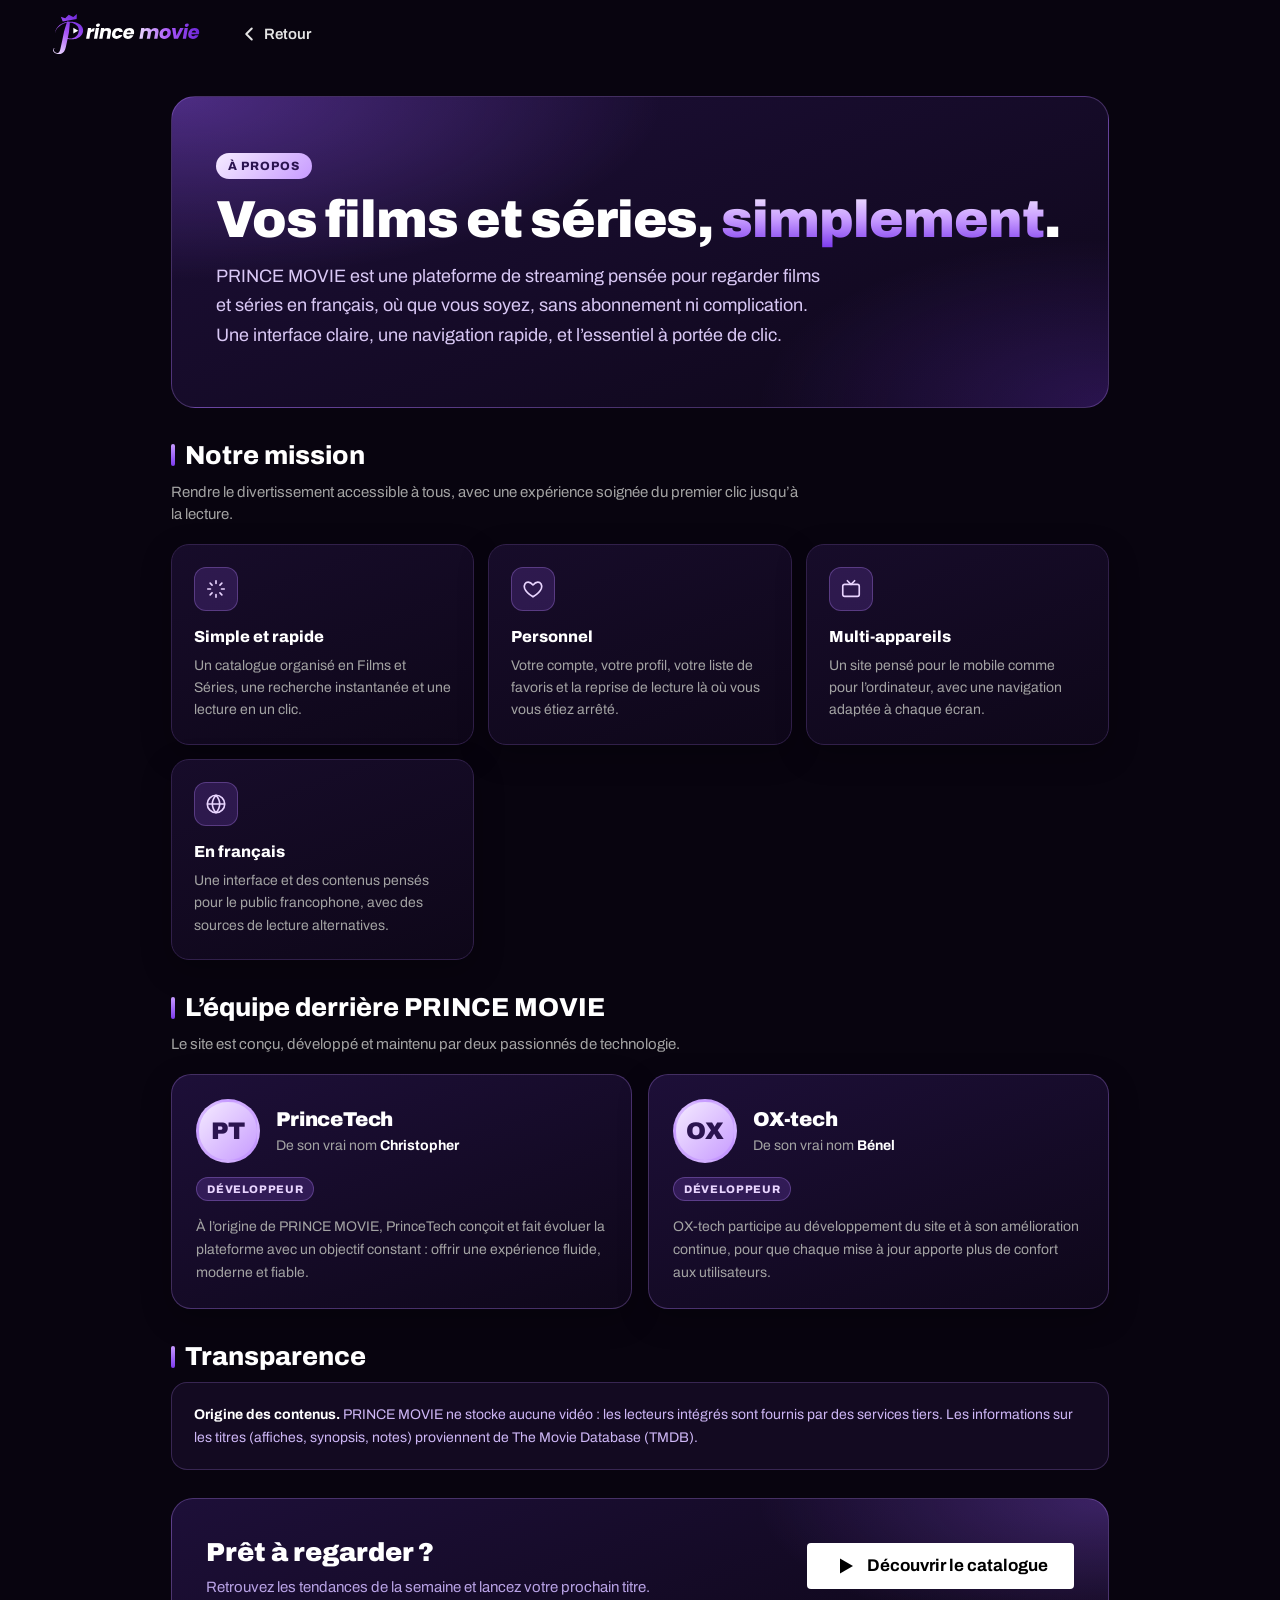
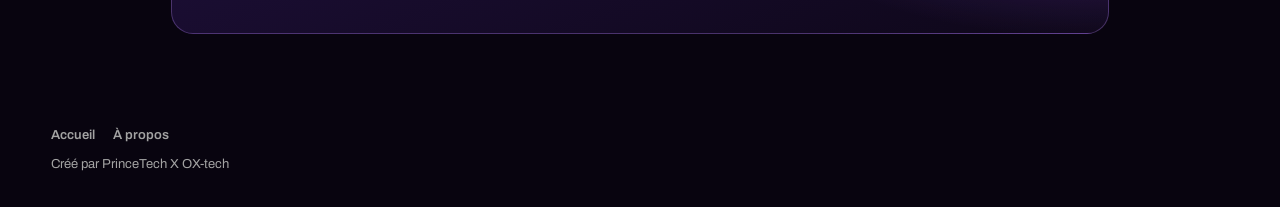
==== about.html @ 8997c664 "Add files via upload" ====
<!doctype html>
<html lang="fr">
<head>
  <meta charset="utf-8">
  <meta name="viewport" content="width=device-width, initial-scale=1, viewport-fit=cover">
  <meta name="theme-color" content="#08040f">
  <meta name="description" content="Découvrez PRINCE MOVIE, la plateforme de films et séries en français, développée par PrinceTech (Christopher) et OX-tech (Bénel).">
  <meta property="og:type" content="website">
  <meta property="og:title" content="À propos — PRINCE MOVIE">
  <meta property="og:description" content="Films et séries en français, gratuits et simples d’accès. Développé par PrinceTech et OX-tech.">
  <title>À propos — PRINCE MOVIE</title>
  <link rel="icon" href="logo.svg" type="image/svg+xml">
  <link rel="preconnect" href="https://fonts.googleapis.com">
  <link rel="preconnect" href="https://fonts.gstatic.com" crossorigin>
  <link rel="stylesheet" href="https://fonts.googleapis.com/css2?family=Archivo:wght@400;500;600;700;800;900&display=swap">
  <link rel="stylesheet" href="style.css?v=3">
  <link rel="stylesheet" href="about.css?v=1">
</head>
<body data-page="about">
  <header class="topbar is-solid">
    <a class="brand" href="index.html" aria-label="PRINCE MOVIE, accueil"><img class="brand-logo" src="logo-full.svg" alt="" width="151" height="48"></a>
    <a class="back-button" href="index.html"><svg viewBox="0 0 24 24" aria-hidden="true"><path d="m15 18-6-6 6-6"/></svg><span>Retour</span></a>
  </header>

  <main class="about">
    <section class="about-hero" aria-labelledby="about-title">
      <span class="about-eyebrow">À propos</span>
      <h1 id="about-title">Vos films et séries, <span>simplement</span>.</h1>
      <p class="about-lead">PRINCE MOVIE est une plateforme de streaming pensée pour regarder films et séries en français, où que vous soyez, sans abonnement ni complication. Une interface claire, une navigation rapide, et l’essentiel à portée de clic.</p>
    </section>

    <section class="about-section" aria-labelledby="mission-title">
      <h2 id="mission-title">Notre mission</h2>
      <p class="about-sub">Rendre le divertissement accessible à tous, avec une expérience soignée du premier clic jusqu’à la lecture.</p>
      <div class="about-grid">
        <article class="a-card">
          <div class="a-icon"><svg viewBox="0 0 24 24" aria-hidden="true"><path d="M12 3v3M12 18v3M3 12h3M18 12h3M5.600 5.600l2.100 2.100M16.300 16.300l2.100 2.100M18.400 5.600l-2.100 2.100M7.700 16.300l-2.100 2.100"/></svg></div>
          <h3>Simple et rapide</h3>
          <p>Un catalogue organisé en Films et Séries, une recherche instantanée et une lecture en un clic.</p>
        </article>
        <article class="a-card">
          <div class="a-icon"><svg viewBox="0 0 24 24" aria-hidden="true"><path d="M12 20.500s-7.500-4.600-9.200-9.400C1.700 7.700 3.600 4.500 6.800 4.500c2 0 3.500 1.100 5.200 3.100 1.700-2 3.200-3.100 5.200-3.100 3.200 0 5.100 3.200 4 6.600-1.700 4.800-9.200 9.400-9.200 9.400Z"/></svg></div>
          <h3>Personnel</h3>
          <p>Votre compte, votre profil, votre liste de favoris et la reprise de lecture là où vous vous étiez arrêté.</p>
        </article>
        <article class="a-card">
          <div class="a-icon"><svg viewBox="0 0 24 24" aria-hidden="true"><rect x="3" y="7" width="18" height="13" rx="2"/><path d="m8 3 4 4 4-4"/></svg></div>
          <h3>Multi-appareils</h3>
          <p>Un site pensé pour le mobile comme pour l’ordinateur, avec une navigation adaptée à chaque écran.</p>
        </article>
        <article class="a-card">
          <div class="a-icon"><svg viewBox="0 0 24 24" aria-hidden="true"><circle cx="12" cy="12" r="9.500"/><path d="M3 12h18M12 2.500c2.600 2.800 4 6 4 9.500s-1.400 6.700-4 9.500c-2.600-2.800-4-6-4-9.500s1.400-6.700 4-9.500Z"/></svg></div>
          <h3>En français</h3>
          <p>Une interface et des contenus pensés pour le public francophone, avec des sources de lecture alternatives.</p>
        </article>
      </div>
    </section>

    <section class="about-section" aria-labelledby="team-title">
      <h2 id="team-title">L’équipe derrière PRINCE MOVIE</h2>
      <p class="about-sub">Le site est conçu, développé et maintenu par deux passionnés de technologie.</p>
      <div class="team">
        <article class="member">
          <div class="member-head">
            <div class="member-avatar" aria-hidden="true">PT</div>
            <div>
              <h3>PrinceTech</h3>
              <p class="member-real">De son vrai nom <strong>Christopher</strong></p>
            </div>
          </div>
          <span class="member-role">Développeur</span>
          <p>À l’origine de PRINCE MOVIE, PrinceTech conçoit et fait évoluer la plateforme avec un objectif constant : offrir une expérience fluide, moderne et fiable.</p>
        </article>
        <article class="member">
          <div class="member-head">
            <div class="member-avatar" aria-hidden="true">OX</div>
            <div>
              <h3>OX-tech</h3>
              <p class="member-real">De son vrai nom <strong>Bénel</strong></p>
            </div>
          </div>
          <span class="member-role">Développeur</span>
          <p>OX-tech participe au développement du site et à son amélioration continue, pour que chaque mise à jour apporte plus de confort aux utilisateurs.</p>
        </article>
      </div>
    </section>

    <section class="about-section" aria-labelledby="legal-title">
      <h2 id="legal-title">Transparence</h2>
      <div class="about-note">
        <p style="margin:0"><strong>Origine des contenus.</strong> PRINCE MOVIE ne stocke aucune vidéo : les lecteurs intégrés sont fournis par des services tiers. Les informations sur les titres (affiches, synopsis, notes) proviennent de The Movie Database (TMDB).</p>
      </div>
    </section>

    <section class="about-cta" aria-labelledby="cta-title">
      <div>
        <h2 id="cta-title">Prêt à regarder ?</h2>
        <p>Retrouvez les tendances de la semaine et lancez votre prochain titre.</p>
      </div>
      <a class="button button-primary" href="index.html">
        <svg viewBox="0 0 24 24" aria-hidden="true"><path d="M7 4.5v15l13-7.5z"></path></svg>
        Découvrir le catalogue
      </a>
    </section>
  </main>

  <footer class="footer">
    <nav class="footer-links" aria-label="Pied de page"><a href="index.html">Accueil</a><a href="about.html">À propos</a></nav>
    <p class="footer-credit">Créé par PrinceTech X OX-tech</p>
  </footer>
</body>
</html>
---- style.css ----
/* PRINCE MOVIE — feuille de style
   Fond noir, mauve pour la marque et l’action. Police : Archivo. */

:root {
  --bg: #08040f;
  --raised: #140b22;
  --field: #20142f;
  --line: #31204a;
  --text: #fff;
  --soft: #e5e5e5;
  --muted: #a3a3a3;
  --faint: #737373;
  --red: #8b3dff;
  --green: #46d369;
  --font: "Archivo", "Helvetica Neue", Arial, system-ui, sans-serif;
  --gutter: clamp(16px, 4vw, 56px);
  --header-h: 68px;
  --gold: linear-gradient(180deg, #f5ebff 0%, #c79bff 50%, #7c3aed 100%);
  --card-w: clamp(150px, 14.2vw, 224px);
}

*, *::before, *::after { box-sizing: border-box; }
html { scroll-padding-top: 80px; -webkit-text-size-adjust: 100%; background: var(--bg); }
body {
  margin: 0;
  min-height: 100vh;
  color: var(--soft);
  font-family: var(--font);
  font-size: 16px;
  line-height: 1.5;
  background: var(--bg);
  overflow-x: hidden;
}
img, svg { display: block; max-width: 100%; }
button, input, select { font: inherit; color: inherit; }
button { cursor: pointer; }
a { color: inherit; text-decoration: none; }
[hidden] { display: none !important; }
.sr-only {
  position: absolute; width: 1px; height: 1px; overflow: hidden;
  clip: rect(0, 0, 0, 0); clip-path: inset(50%); white-space: nowrap;
}
:focus-visible { outline: 2px solid #fff; outline-offset: 2px; }

/* ---------- Écran de démarrage ---------- */
.splash-screen {
  position: fixed; inset: 0; z-index: 100;
  display: grid; place-items: center;
  background: var(--bg);
  transition: opacity .5s ease, visibility .5s ease;
}
.splash-screen.is-hidden { opacity: 0; visibility: hidden; pointer-events: none; }
.splash-content { display: grid; justify-items: center; gap: 16px; }
.splash-logo { width: auto; height: 104px; max-width: 86vw; animation: splash-in .7s ease both; }
.splash-spinner { position: relative; width: 112px; height: 2px; margin-top: 6px; overflow: hidden; background: #2c1d44; }
.splash-spinner::after {
  content: ""; position: absolute; inset: 0; width: 40%; background: var(--red);
  animation: splash-slide 1.1s ease-in-out infinite;
}
@keyframes splash-in { from { opacity: 0; transform: translateY(8px); } to { opacity: 1; transform: none; } }
@keyframes splash-slide { from { transform: translateX(-100%); } to { transform: translateX(280%); } }

/* ---------- Logo en texte ---------- */
.wordmark {
  font-family: "Poppins", "Archivo", system-ui, sans-serif; font-style: italic;
  font-weight: 700; letter-spacing: -.02em; line-height: 1; white-space: nowrap;
  color: #fff; font-size: 25px;
}
.w-movie {
  padding-right: .1em;
  background: linear-gradient(90deg, #ffd35a 0%, #ff8a3d 48%, #ff3d6e 100%);
  -webkit-background-clip: text; background-clip: text; color: transparent; -webkit-text-fill-color: transparent;
}

/* ---------- En-tête ---------- */
.topbar {
  position: fixed; top: 0; left: 0; right: 0; z-index: 50;
  display: flex; align-items: center; gap: 12px 32px;
  min-height: var(--header-h); padding: 10px var(--gutter);
  background: linear-gradient(180deg, rgba(0, 0, 0, .8) 0%, rgba(0, 0, 0, 0) 100%);
  transition: background-color .3s ease;
}
.topbar.is-solid { background: var(--bg); }
.brand { display: inline-flex; align-items: center; gap: 6px; flex: 0 0 auto; }
.brand-mark { width: 40px; height: 40px; }
.brand-logo { display: block; width: auto; height: 48px; }

.main-nav { display: flex; gap: 22px; }
.nav-link {
  padding: 6px 0; border: 0; background: none;
  color: var(--soft); font-size: 14.5px; font-weight: 500;
  transition: color .15s ease;
}
.nav-link:hover { color: var(--muted); }
.nav-link.is-active { color: var(--text); font-weight: 700; }

/* Recherche : une loupe qui s'ouvre au clic */
.search-form {
  position: relative; display: flex; align-items: center; margin-left: auto;
  height: 38px; padding: 0 10px; border: 1px solid transparent;
  transition: border-color .2s ease, background-color .2s ease;
}
.search-form svg { width: 22px; height: 22px; flex: 0 0 auto; fill: none; stroke: #fff; stroke-width: 2; stroke-linecap: round; cursor: pointer; }
.search-form input {
  width: 0; min-width: 0; height: 100%; padding: 0; border: 0; outline: 0; background: none;
  color: #fff; font-size: 14.5px; transition: width .25s ease, padding .25s ease;
}
.search-form:focus-within,
.search-form:has(input:not(:placeholder-shown)) {
  border-color: rgba(255, 255, 255, .85); background: rgba(0, 0, 0, .75);
}
.search-form:focus-within input,
.search-form input:not(:placeholder-shown) { width: min(230px, 52vw); padding: 0 8px 0 10px; }
.search-form input::placeholder { color: var(--faint); }
.search-form input::-webkit-search-cancel-button { display: none; }
.clear-search { border: 0; background: none; color: var(--muted); font-size: 22px; line-height: 1; padding: 0 2px; }
.clear-search:hover { color: #fff; }

/* ---------- Boutons ---------- */
.button {
  display: inline-flex; align-items: center; justify-content: center; gap: 10px;
  height: 46px; padding: 0 26px; border: 0; border-radius: 4px;
  font-size: 17px; font-weight: 700; white-space: nowrap;
  transition: background-color .15s ease, opacity .15s ease;
}
.button svg { width: 24px; height: 24px; fill: currentColor; }
.button svg.icon-stroke { fill: none; stroke: currentColor; stroke-width: 2; stroke-linecap: round; }
.button-primary { color: #000; background: #fff; }
.button-primary:hover { background: rgba(255, 255, 255, .75); }
.button-primary:disabled { opacity: .4; cursor: not-allowed; background: #fff; }
.button-ghost { color: #fff; background: rgba(109, 109, 110, .7); }
.button-ghost:hover { background: rgba(109, 109, 110, .45); }
.button-small { height: 38px; padding: 0 16px; font-size: 14px; }
.button-small svg { width: 18px; height: 18px; }

/* ---------- À la une ---------- */
.billboard {
  position: relative; isolation: isolate; display: flex; align-items: flex-end;
  min-height: clamp(520px, 86svh, 860px); overflow: hidden;
  padding: calc(var(--header-h) + 24px) var(--gutter) clamp(36px, 5vw, 72px);
  background: linear-gradient(135deg, var(--from, #20142f), var(--to, #08040f));
}
.billboard-media { position: absolute; inset: 0; z-index: -2; }
.billboard-media img {
  position: absolute; inset: 0; width: 100%; height: 100%; object-fit: cover; object-position: center 22%;
  opacity: 0; transition: opacity .9s ease;
}
.billboard-media img.is-current { opacity: 1; }
.billboard::before {
  content: ""; position: absolute; inset: 0; z-index: -1;
  background:
    linear-gradient(0deg, var(--bg) 1%, rgba(8, 4, 15, 0) 46%),
    linear-gradient(77deg, rgba(0, 0, 0, .78) 0%, rgba(0, 0, 0, 0) 68%);
}
.billboard-copy { width: min(100%, 600px); }
.billboard-eyebrow {
  display: flex; align-items: center; gap: 10px; margin: 0 0 12px;
  color: var(--soft); font-size: 13px; font-weight: 700; letter-spacing: .32em; text-transform: uppercase;
}
.billboard-eyebrow img { width: 24px; height: 24px; }
.billboard h2 {
  margin: 0; font-weight: 800; color: #fff;
  font-size: clamp(2.1rem, 5.4vw, 4.4rem); line-height: 1.04; letter-spacing: -.015em;
  display: -webkit-box; -webkit-box-orient: vertical; -webkit-line-clamp: 3; overflow: hidden;
  text-wrap: balance;
}
.billboard-meta { display: flex; flex-wrap: wrap; align-items: center; gap: 8px 12px; margin: 14px 0 0; font-size: 17px; color: #d6d6d6; }
.billboard-meta:empty { display: none; }
.meta-badge {
  padding: 0 8px; border: 1px solid rgba(255, 255, 255, .5); border-radius: 4px;
  color: #fff; font-size: 13px; font-weight: 700; line-height: 1.7;
}
.billboard-overview {
  display: -webkit-box; -webkit-box-orient: vertical; -webkit-line-clamp: 3; overflow: hidden;
  max-width: 52ch; margin: 14px 0 12px; color: #f0f0f0; font-size: clamp(15px, 1.5vw, 18px); line-height: 1.5;
  text-shadow: 0 1px 8px rgba(0, 0, 0, .6);
}
.billboard-genres { margin: 0 0 22px; color: var(--muted); font-size: 15px; }
.billboard-genres[hidden] + .billboard-actions { margin-top: 10px; }
.billboard-actions { display: flex; flex-wrap: wrap; gap: 12px; }
.hero-dots { display: flex; gap: 6px; margin-top: 34px; }
.hero-dot {
  position: relative; width: 26px; height: 4px; padding: 0; border: 0; border-radius: 2px;
  background: rgba(255, 255, 255, .32); transition: width .3s ease, background-color .3s ease;
}
.hero-dot::after { content: ""; position: absolute; inset: -12px 0; }
.hero-dot.is-active { width: 48px; background: #fff; }

/* ---------- Catalogue ---------- */
.shell { position: relative; z-index: 2; margin-top: calc(-1 * clamp(8px, 2vw, 32px)); padding-bottom: 56px; }
main.is-plain .shell { margin-top: 0; padding-top: calc(var(--header-h) + 28px); }
.catalogue { scroll-margin-top: calc(var(--header-h) + 8px); }
.catalogue-heading { display: flex; align-items: baseline; justify-content: space-between; gap: 16px; margin: 0 0 18px; padding: 0 var(--gutter); }
.catalogue-heading h2 { margin: 0; font-size: clamp(1.5rem, 3.4vw, 2.2rem); font-weight: 800; color: #fff; line-height: 1.05; }
.catalogue-count { flex: 0 0 auto; color: var(--faint); font-size: 14px; white-space: nowrap; }
.notice {
  margin: 0 var(--gutter) 18px; padding: 12px 16px; border-radius: 4px;
  color: var(--soft); background: var(--field); font-size: 14px;
}
.empty-state { grid-column: 1 / -1; padding: 56px var(--gutter); color: var(--muted); text-align: center; }

/* Rangées */
.row { margin: 0 0 clamp(8px, 1.6vw, 20px); }
.row-title { margin: 0 var(--gutter) 2px; color: #fff; font-size: clamp(1.2rem, 2vw, 1.6rem); font-weight: 700; line-height: 1.2; }
.row-viewport { position: relative; }
.row-track {
  display: flex; gap: 6px; overflow-x: auto; overscroll-behavior-x: contain;
  padding: 14px var(--gutter) 30px; scroll-padding-left: var(--gutter);
  scroll-snap-type: x proximity; scrollbar-width: none; -webkit-overflow-scrolling: touch;
}
.row-track::-webkit-scrollbar { display: none; }
.row-track > * { flex: 0 0 var(--card-w); scroll-snap-align: start; }
.row-arrow {
  position: absolute; top: 14px; bottom: 30px; z-index: 3; width: var(--gutter); min-width: 40px;
  display: none; align-items: center; justify-content: center; border: 0; padding: 0;
  color: #fff; background: rgba(8, 4, 15, .7); opacity: 0; transition: opacity .2s ease, background-color .2s ease;
}
.row-arrow svg { width: 28px; height: 28px; fill: none; stroke: currentColor; stroke-width: 2.4; stroke-linecap: round; stroke-linejoin: round; }
.row-arrow-prev { left: 0; }
.row-arrow-next { right: 0; }
.row-arrow:hover { background: rgba(8, 4, 15, .9); }
@media (hover: hover) {
  .row-arrow { display: flex; }
  .row-viewport:hover .row-arrow { opacity: 1; }
  .row-viewport.at-start .row-arrow-prev, .row-viewport.at-end .row-arrow-next { display: none; }
}

/* Top 10 : grands numéros contournés derrière l'affiche */
.row-track > .rank-card { flex: 0 0 auto; display: flex; align-items: flex-end; }
.rank-num {
  position: relative; z-index: 0; margin-right: calc(var(--card-w) * -.17); padding-bottom: 2px;
  font-size: calc(var(--card-w) * 1.2); font-weight: 900; line-height: .8; letter-spacing: -.06em;
  color: transparent; -webkit-text-stroke: 3px #5c5c5c; user-select: none;
}
.rank-card .media-card { position: relative; z-index: 1; flex: 0 0 var(--card-w); width: var(--card-w); }
.rank-card .card-meta { display: none; }

/* Grille (résultats de recherche) */
.poster-grid {
  display: grid; grid-template-columns: repeat(auto-fill, minmax(clamp(120px, 15vw, 190px), 1fr));
  gap: 26px 8px; padding: 0 var(--gutter);
}

/* Cartes */
.media-card { min-width: 0; }
.poster {
  position: relative; display: block; width: 100%; aspect-ratio: 2 / 3; padding: 0; overflow: hidden;
  border: 0; border-radius: 4px; background: var(--raised);
  transition: transform .25s ease, box-shadow .25s ease;
}
.poster img { width: 100%; height: 100%; object-fit: cover; }
.poster-fallback {
  display: grid; place-items: center; width: 100%; height: 100%; padding: 14px; text-align: center;
  background: linear-gradient(160deg, var(--from, #20142f), var(--to, #0d0716));
}
.poster-fallback span { font-weight: 800; font-size: 18px; line-height: 1.1; text-wrap: balance; }
.poster-type {
  position: absolute; top: 6px; left: 6px; padding: 1px 6px; border-radius: 2px;
  background: var(--red); color: #fff; font-size: 11px; font-weight: 700; line-height: 1.5;
}
.poster::after {
  content: ""; position: absolute; inset: 0; opacity: 0; transition: opacity .2s ease;
  background: linear-gradient(0deg, rgba(0, 0, 0, .85) 0%, rgba(0, 0, 0, 0) 55%);
}
.poster-play {
  position: absolute; left: 10px; bottom: 10px; z-index: 1; display: grid; place-items: center;
  width: 36px; height: 36px; border: 2px solid rgba(255, 255, 255, .85); border-radius: 50%;
  background: rgba(0, 0, 0, .5); opacity: 0; transition: opacity .2s ease;
}
.poster-play svg { width: 16px; height: 16px; margin-left: 2px; fill: #fff; }
.poster:focus-visible::after, .poster:focus-visible .poster-play { opacity: 1; }
@media (hover: hover) {
  .poster:hover { transform: scale(1.07); box-shadow: 0 10px 28px rgba(0, 0, 0, .65); z-index: 4; }
  .poster:hover::after, .poster:hover .poster-play { opacity: 1; }
}
.card-meta { margin-top: 8px; padding-right: 4px; }
.card-title {
  display: -webkit-box; -webkit-box-orient: vertical; -webkit-line-clamp: 1; overflow: hidden;
  color: var(--soft); font-size: 13.5px; font-weight: 600; line-height: 1.3;
}
.card-year { display: block; color: var(--faint); font-size: 12.5px; }

.skeleton { aspect-ratio: 2 / 3; border-radius: 4px; background: linear-gradient(90deg, #120a1e 25%, #262626 50%, #120a1e 75%); background-size: 220% 100%; animation: shimmer 1.4s linear infinite; }
.row-title-skeleton { width: 220px; height: 22px; margin: 0 var(--gutter); border-radius: 3px; background: #140b22; }
@keyframes shimmer { from { background-position: 120% 0; } to { background-position: -120% 0; } }

/* ---------- Fenêtre « Plus d'infos » ---------- */
.info {
  width: min(720px, calc(100vw - 24px)); max-height: calc(100dvh - 24px); padding: 0; border: 0; border-radius: 10px;
  overflow: auto; color: var(--soft); background: #0f0818; box-shadow: 0 24px 70px rgba(0, 0, 0, .75);
}
.info::backdrop { background: rgba(0, 0, 0, .75); }
.info-media { position: relative; aspect-ratio: 16 / 9; background: linear-gradient(135deg, var(--from, #20142f), var(--to, #08040f)); }
.info-media img { width: 100%; height: 100%; object-fit: cover; }
.info-media::after { content: ""; position: absolute; inset: 0; background: linear-gradient(0deg, #0f0818 2%, rgba(24, 24, 24, 0) 58%); }
.info-close {
  position: absolute; top: 12px; right: 12px; z-index: 2; display: grid; place-items: center;
  width: 38px; height: 38px; padding: 0; border: 0; border-radius: 50%; color: #fff; background: rgba(8, 4, 15, .85);
}
.info-close svg { width: 18px; height: 18px; fill: none; stroke: currentColor; stroke-width: 2.4; stroke-linecap: round; }
.info-body { position: relative; z-index: 1; margin-top: -44px; padding: 0 clamp(18px, 4vw, 32px) 28px; }
.info h2 { margin: 0; color: #fff; font-size: clamp(1.7rem, 4vw, 2.4rem); font-weight: 800; line-height: 1.05; letter-spacing: -.01em; }
.info-overview { margin: 14px 0 10px; font-size: 16px; line-height: 1.6; }
.info .billboard-genres { margin-bottom: 20px; }

/* ---------- Barre du bas (mobile) ---------- */
.tabbar { display: none; }

/* ---------- Pied de page ---------- */
.footer {
  padding: 28px var(--gutter) calc(32px + env(safe-area-inset-bottom));
  color: var(--faint); font-size: 13px;
}
.footer p { margin: 0 0 8px; max-width: 62ch; }
.footer .footer-credit { margin: 0; color: var(--muted); }

/* ---------- Page de lecture ---------- */
.player-topbar { position: sticky; background: var(--bg); }
.player-topbar .back-button { margin-left: auto; }
.back-button {
  display: inline-flex; align-items: center; gap: 4px; padding: 8px 4px;
  color: var(--soft); font-size: 15px; font-weight: 600; transition: color .15s ease;
}
.back-button:hover { color: #fff; }
.back-button svg { width: 22px; height: 22px; fill: none; stroke: currentColor; stroke-width: 2.2; stroke-linecap: round; stroke-linejoin: round; }

.watch-page { width: min(100%, 1280px); margin: 0 auto; padding: 8px var(--gutter) 56px; }
.cinema-frame {
  position: relative; width: 100%; aspect-ratio: 16 / 9; min-height: 220px; max-height: 78vh;
  overflow: hidden; background: #000;
}
.cinema-frame iframe { position: absolute; inset: 0; width: 100%; height: 100%; border: 0; background: #000; }
.cinema-empty {
  position: absolute; inset: 0; display: grid; place-content: center; justify-items: center; gap: 6px; padding: 24px; text-align: center;
}
.cinema-logo { width: 48px; height: 48px; margin-bottom: 8px; border-radius: 11px; }
.cinema-title { margin: 0; color: #fff; font-size: 18px; font-weight: 700; }
.cinema-description { max-width: 46ch; margin: 0; color: var(--muted); font-size: 14.5px; }
.cinema-empty.is-error .cinema-title { color: #ff7a7a; }
.loader-bars { display: flex; align-items: flex-end; gap: 4px; height: 22px; margin-top: 14px; }
.loader-bars i { width: 4px; height: 100%; background: var(--red); transform-origin: bottom; animation: bars 1s ease-in-out infinite; }
.loader-bars i:nth-child(2) { animation-delay: .12s; }
.loader-bars i:nth-child(3) { animation-delay: .24s; }
.loader-bars i:nth-child(4) { animation-delay: .36s; }
.loader-bars i:nth-child(5) { animation-delay: .48s; }
@keyframes bars { 0%, 100% { transform: scaleY(.25); } 50% { transform: scaleY(1); } }

.watch-heading { display: flex; flex-wrap: wrap; align-items: flex-start; justify-content: space-between; gap: 14px 24px; margin: 22px 0 0; }
.watch-heading h1 { margin: 0; color: #fff; font-weight: 800; font-size: clamp(1.8rem, 4.6vw, 2.9rem); line-height: 1.05; letter-spacing: -.015em; text-wrap: balance; }
.watch-subtitle { margin: 8px 0 0; color: var(--muted); font-size: 15px; }
.watch-side { display: flex; flex-wrap: wrap; align-items: center; gap: 10px 16px; }
.source-status { display: inline-flex; align-items: center; gap: 8px; color: var(--muted); font-size: 13.5px; }
.status-indicator { width: 8px; height: 8px; flex: 0 0 auto; border-radius: 50%; background: var(--green); }
.source-status.is-error { color: #ff9a9a; }
.source-status.is-error .status-indicator { background: var(--red); }

.watch-toolbar { margin-top: 26px; padding-top: 22px; border-top: 1px solid var(--line); }
.control-grid { display: grid; grid-template-columns: repeat(auto-fit, minmax(170px, 1fr)); gap: 16px; }
.episode-controls { display: contents; }
.field label { display: block; margin-bottom: 6px; color: var(--muted); font-size: 13px; font-weight: 600; }
.field select {
  width: 100%; height: 44px; padding: 0 38px 0 12px; border: 1px solid #454545; border-radius: 3px;
  background: var(--field) url("data:image/svg+xml,%3Csvg xmlns='http://www.w3.org/2000/svg' viewBox='0 0 24 24' fill='none' stroke='%23a3a3a3' stroke-width='2.2' stroke-linecap='round' stroke-linejoin='round'%3E%3Cpath d='m6 9 6 6 6-6'/%3E%3C/svg%3E") no-repeat right 10px center / 18px;
  -webkit-appearance: none; appearance: none; font-size: 15px; text-overflow: ellipsis;
  transition: border-color .15s ease;
}
.field select:hover:not(:disabled) { border-color: #8a8a8a; }
.field select:disabled { color: var(--faint); opacity: .7; }
.episode-controls .button { align-self: end; }
.player-tip { margin: 16px 0 0; color: var(--faint); font-size: 13.5px; max-width: 80ch; }

/* ---------- Mobile ---------- */
@media (max-width: 820px) {
  :root { --header-h: 64px; --card-w: clamp(112px, 34vw, 160px); }
  body:has(> .tabbar) { padding-bottom: calc(64px + env(safe-area-inset-bottom)); }
  .topbar:not(.player-topbar) .main-nav { display: none; }
  .wordmark { font-size: 22px; }
  .brand-logo { height: 42px; }
  .billboard { min-height: clamp(500px, 78svh, 680px); padding-bottom: 28px; }
  .billboard::before { background: linear-gradient(0deg, var(--bg) 1%, rgba(8, 4, 15, .7) 40%, rgba(0, 0, 0, .35) 100%); }
  .billboard-media img { object-position: 58% 18%; }
  .billboard-overview { -webkit-line-clamp: 2; }
  .billboard-actions .button { flex: 0 0 auto; padding: 0 22px; font-size: 16px; }
  .hero-dots { margin-top: 26px; }
  .player-topbar { --header-h: 60px; }
  .poster-grid { grid-template-columns: repeat(3, minmax(0, 1fr)); }
  .tabbar {
    position: fixed; left: 0; right: 0; bottom: 0; z-index: 60; display: grid; grid-template-columns: repeat(4, 1fr);
    padding: 6px 4px calc(6px + env(safe-area-inset-bottom));
    background: rgba(8, 4, 15, .97); border-top: 1px solid #2c1d44;
  }
  .tab {
    display: grid; justify-items: center; gap: 3px; padding: 6px 0; border: 0; background: none;
    color: #8c8c8c; font-size: 11.5px; font-weight: 600;
  }
  .tab svg { width: 24px; height: 24px; fill: none; stroke: currentColor; stroke-width: 1.8; stroke-linecap: round; stroke-linejoin: round; }
  .tab.is-active { color: #fff; }
  .tab.is-active svg { stroke-width: 2.2; }
}
@media (max-width: 520px) {
  .poster-grid { grid-template-columns: repeat(2, minmax(0, 1fr)); gap: 22px 8px; }
  .control-grid { grid-template-columns: 1fr 1fr; gap: 14px; }
  .control-grid > .field:first-child { grid-column: 1 / -1; }
  .episode-controls .button { grid-column: 1 / -1; }
  .watch-page { padding-inline: 0; }
  .watch-heading, .watch-toolbar { margin-inline: var(--gutter); }
}

@media (prefers-reduced-motion: reduce) {
  *, *::before, *::after { animation-duration: .01ms !important; animation-iteration-count: 1 !important; transition-duration: .01ms !important; }
}

.no-splash .splash-screen { display: none; }

/* Plein écran du lecteur */
.fs-exit {
  position: absolute; top: 12px; left: 12px; z-index: 5; display: inline-flex; align-items: center; gap: 6px;
  padding: 8px 14px 8px 10px; border: 0; border-radius: 4px;
  background: rgba(0, 0, 0, .7); color: #fff; font-size: 13px; font-weight: 600;
}
.fs-exit[hidden] { display: none; }
.fs-exit svg { width: 16px; height: 16px; fill: none; stroke: currentColor; stroke-width: 2.4; stroke-linecap: round; }
.cinema-frame:fullscreen, .cinema-frame:-webkit-full-screen {
  width: 100vw; height: 100vh; max-height: none; aspect-ratio: auto;
}
.cinema-frame.is-pseudo-fullscreen {
  position: fixed; inset: 0; z-index: 1000; width: 100vw; height: 100vh; height: 100dvh;
  max-height: none; min-height: 0; aspect-ratio: auto;
}
body.has-fullscreen { overflow: hidden; }

/* Icônes vectorielles */
.ic{width:1.1em;height:1.1em;fill:none;stroke:currentColor;stroke-width:1.8;stroke-linecap:round;stroke-linejoin:round;vertical-align:-.18em}
.eye .ic{width:20px;height:20px;margin:auto}.admin-chip .ic,.admin-tag .ic{color:#e9d5ff}
---- about.css ----
/* PRINCE MOVIE — page À propos */
.about { max-width: 1040px; margin: 0 auto; padding: calc(var(--header-h) + 28px) var(--gutter) 64px; }
.about-hero { position: relative; overflow: hidden; margin: 0 0 28px; padding: clamp(28px, 6vw, 56px) clamp(20px, 4vw, 44px); border-radius: 24px; border: 1px solid rgba(190, 140, 255, .28);
  background: radial-gradient(700px 260px at 0% 0%, rgba(155, 92, 255, .38), transparent 70%), radial-gradient(500px 240px at 100% 100%, rgba(124, 58, 237, .25), transparent 70%), linear-gradient(160deg, #1d0f38, #0e0719); }
.about-eyebrow { display: inline-block; margin: 0 0 14px; padding: 4px 12px; border-radius: 999px; font-size: 12px; font-weight: 800; letter-spacing: .08em; text-transform: uppercase; color: #2b1450; background: linear-gradient(135deg, #f5ebff, #c79bff); }
.about-hero h1 { margin: 0 0 14px; color: #fff; font-size: clamp(30px, 5.4vw, 52px); font-weight: 900; line-height: 1.05; letter-spacing: -.02em; }
.about-hero h1 span { background: var(--gold); -webkit-background-clip: text; background-clip: text; color: transparent; }
.about-lead { margin: 0; max-width: 62ch; color: #d9c8f5; font-size: clamp(15px, 2vw, 18px); line-height: 1.65; }

.about-section { margin: 0 0 28px; }
.about-section > h2 { display: flex; align-items: center; gap: 10px; margin: 0 0 6px; color: #fff; font-size: clamp(20px, 2.6vw, 26px); font-weight: 800; }
.about-section > h2::before { content: ""; width: 4px; height: 22px; border-radius: 2px; background: linear-gradient(#c79bff, #7c3aed); }
.about-sub { margin: 0 0 18px; max-width: 70ch; color: var(--muted); font-size: 15px; }

.about-grid { display: grid; grid-template-columns: repeat(auto-fit, minmax(230px, 1fr)); gap: 14px; }
.a-card { padding: 22px; border-radius: 18px; background: linear-gradient(160deg, #170c2a, #0e0719); border: 1px solid var(--line); box-shadow: 0 10px 30px rgba(0, 0, 0, .25); transition: border-color .2s, transform .2s; }
.a-card:hover { border-color: rgba(190, 140, 255, .5); transform: translateY(-2px); }
.a-card .a-icon { display: grid; place-items: center; width: 44px; height: 44px; margin-bottom: 14px; border-radius: 12px; color: #e9d5ff; background: rgba(155, 92, 255, .18); border: 1px solid rgba(190, 140, 255, .3); }
.a-card .a-icon svg { width: 22px; height: 22px; fill: none; stroke: currentColor; stroke-width: 1.8; stroke-linecap: round; stroke-linejoin: round; }
.a-card h3 { margin: 0 0 6px; color: #fff; font-size: 16px; font-weight: 800; }
.a-card p { margin: 0; color: var(--muted); font-size: 14px; line-height: 1.6; }

.team { display: grid; grid-template-columns: repeat(auto-fit, minmax(280px, 1fr)); gap: 16px; }
.member { display: flex; flex-direction: column; gap: 14px; padding: 24px; border-radius: 20px; background: linear-gradient(160deg, #1d0f38, #0e0719); border: 1px solid rgba(190, 140, 255, .28); box-shadow: 0 10px 30px rgba(0, 0, 0, .25); }
.member-head { display: flex; align-items: center; gap: 16px; }
.member-avatar { display: grid; place-items: center; flex: none; width: 64px; height: 64px; border-radius: 50%; color: #2b1450; font-size: 24px; font-weight: 900; background: linear-gradient(135deg, #f5ebff, #c79bff); border: 3px solid rgba(190, 140, 255, .5); }
.member h3 { margin: 0; color: #fff; font-size: 20px; font-weight: 900; letter-spacing: -.01em; }
.member-real { margin: 2px 0 0; color: #b9a3e6; font-size: 14px; }
.member-real strong { color: #fff; }
.member-role { align-self: flex-start; padding: 3px 10px; border-radius: 999px; font-size: 11px; font-weight: 800; letter-spacing: .06em; text-transform: uppercase; color: #e9d5ff; background: rgba(155, 92, 255, .2); border: 1px solid rgba(190, 140, 255, .3); }
.member p { margin: 0; color: var(--muted); font-size: 14px; line-height: 1.65; }

.about-note { padding: 20px 22px; border-radius: 16px; color: #cdb6f5; font-size: 14px; line-height: 1.65; background: rgba(155, 92, 255, .08); border: 1px solid rgba(190, 140, 255, .22); }
.about-note strong { color: #fff; }
.about-cta { display: flex; flex-wrap: wrap; align-items: center; justify-content: space-between; gap: 18px; padding: clamp(22px, 4vw, 34px); border-radius: 22px; border: 1px solid rgba(190, 140, 255, .3);
  background: radial-gradient(500px 200px at 100% 0%, rgba(155, 92, 255, .3), transparent 70%), linear-gradient(160deg, #1d0f38, #0e0719); }
.about-cta h2 { margin: 0 0 4px; color: #fff; font-size: clamp(20px, 3vw, 26px); font-weight: 900; }
.about-cta p { margin: 0; color: #b9a3e6; font-size: 15px; }
.footer-links { display: flex; flex-wrap: wrap; gap: 6px 18px; margin: 0 0 10px; }
.footer-links a { color: var(--muted); font-weight: 600; }
.footer-links a:hover { color: #fff; }
@media (max-width: 560px) { .member-head { align-items: flex-start; } .about-cta .button { width: 100%; justify-content: center; } }
@media (prefers-reduced-motion: reduce) { .a-card { transition: none; } .a-card:hover { transform: none; } }
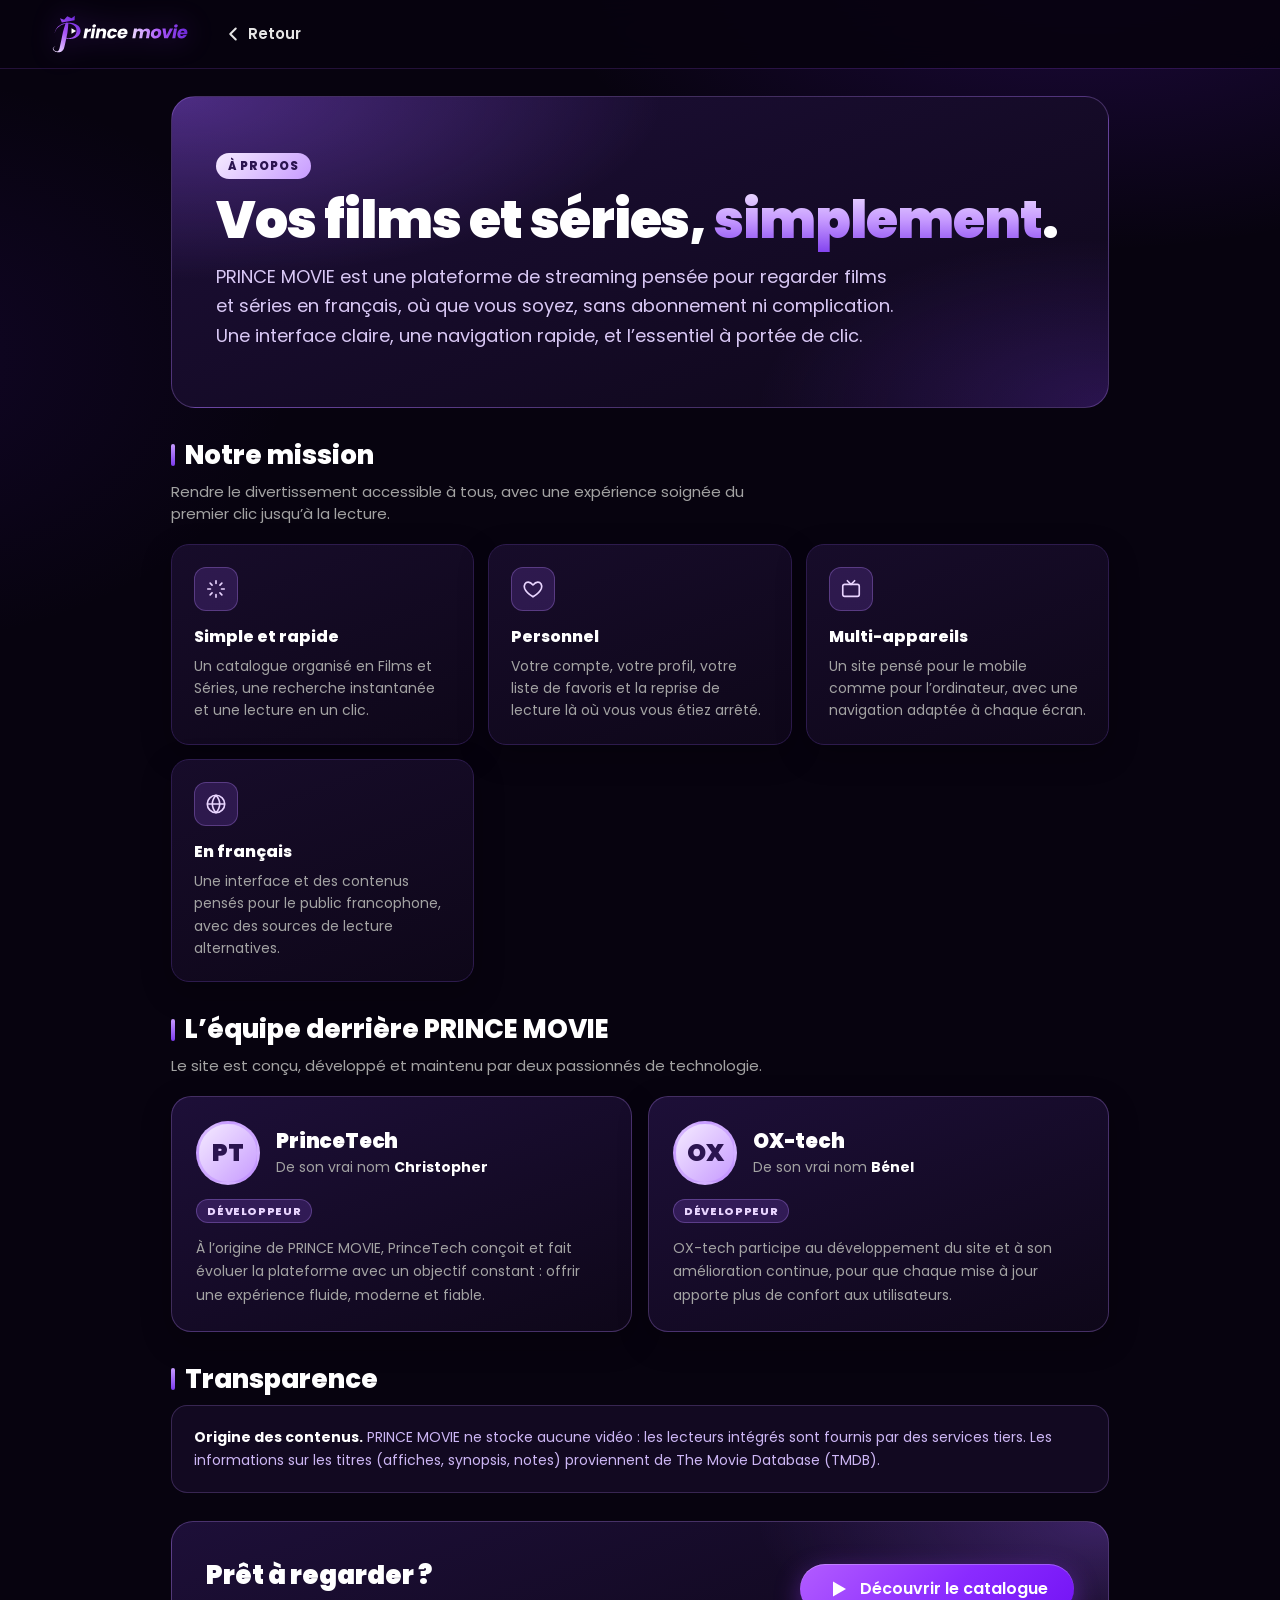
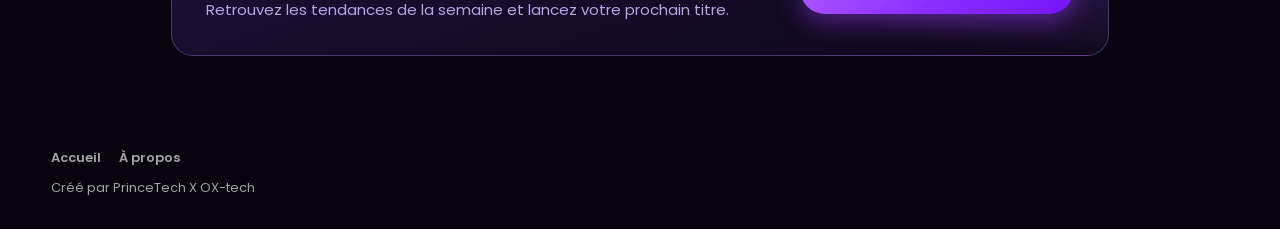
==== commit 2cb6681e: "Add files via upload" ====
--- a/about.html
+++ b/about.html
@@ -12,9 +12,10 @@
   <link rel="icon" href="logo.svg" type="image/svg+xml">
   <link rel="preconnect" href="https://fonts.googleapis.com">
   <link rel="preconnect" href="https://fonts.gstatic.com" crossorigin>
-  <link rel="stylesheet" href="https://fonts.googleapis.com/css2?family=Archivo:wght@400;500;600;700;800;900&display=swap">
-  <link rel="stylesheet" href="style.css?v=3">
+  <link rel="stylesheet" href="https://fonts.googleapis.com/css2?family=Poppins:ital,wght@0,400;0,500;0,600;0,700;0,800;1,700;1,800&family=Archivo:wght@400;500;600;700;800;900&display=swap">
+  <link rel="stylesheet" href="style.css?v=4">
   <link rel="stylesheet" href="about.css?v=1">
+  <link rel="stylesheet" href="theme.css?v=1">
 </head>
 <body data-page="about">
   <header class="topbar is-solid">
--- a/theme.css
+++ b/theme.css
@@ -0,0 +1,215 @@
+/* PRINCE MOVIE — thème « néon mauve » (chargé en dernier, surcharge le style de base) */
+:root {
+  --bg: #07030f;
+  --raised: #120a22;
+  --field: #1b1030;
+  --line: #2d1b4d;
+  --red: #9b3dff;
+  --purple: #a855f7;
+  --purple-deep: #7c1fff;
+  --purple-soft: #c084fc;
+  --glow: rgba(155, 61, 255, .45);
+  --font: "Poppins", "Archivo", "Helvetica Neue", Arial, system-ui, sans-serif;
+  --card-w: clamp(150px, 14.2vw, 224px);
+}
+html { background: var(--bg); }
+body {
+  font-family: var(--font);
+  background:
+    radial-gradient(900px 520px at 85% -8%, rgba(96, 28, 200, .28), transparent 62%),
+    radial-gradient(700px 480px at -10% 40%, rgba(70, 20, 160, .16), transparent 60%),
+    var(--bg);
+  background-attachment: fixed;
+}
+:focus-visible { outline-color: var(--purple-soft); }
+.no-scroll { overflow: hidden; }
+
+/* ---------- En-tête ---------- */
+.topbar { gap: 12px 28px; background: linear-gradient(180deg, rgba(7, 3, 15, .88) 0%, rgba(7, 3, 15, 0) 100%); }
+.topbar.is-solid { background: rgba(7, 3, 15, .9); backdrop-filter: blur(16px); -webkit-backdrop-filter: blur(16px); box-shadow: 0 1px 0 rgba(168, 85, 247, .18); }
+.brand-logo { height: 44px; filter: drop-shadow(0 0 14px rgba(155, 61, 255, .35)); }
+.menu-btn { display: none; place-items: center; width: 42px; height: 42px; margin-left: -8px; padding: 0; border: 0; background: none; color: #fff; }
+.menu-btn svg { width: 28px; height: 28px; fill: none; stroke: currentColor; stroke-width: 2.2; stroke-linecap: round; }
+.nav-link { position: relative; color: #cbb6f2; font-family: var(--font); font-weight: 500; }
+.nav-link:hover { color: #fff; }
+.nav-link.is-active { color: #fff; font-weight: 700; }
+.nav-link.is-active::after { content: ""; position: absolute; left: 0; right: 0; bottom: -4px; height: 3px; border-radius: 2px; background: linear-gradient(90deg, var(--purple), var(--purple-deep)); box-shadow: 0 0 12px var(--glow); }
+.search-form { border-radius: 999px; }
+.search-form:focus-within, .search-form:has(input:not(:placeholder-shown)) { border-color: rgba(168, 85, 247, .75); background: rgba(14, 6, 30, .92); }
+.user-btn { border-radius: 50%; box-shadow: 0 0 0 2px rgba(168, 85, 247, .75), 0 0 18px var(--glow); }
+
+/* ---------- Boutons ---------- */
+.button { height: 50px; padding: 0 26px; border-radius: 999px; font-family: var(--font); font-size: 16px; font-weight: 600; }
+.button-primary { color: #fff; background: linear-gradient(135deg, #b25cff 0%, #8a2bff 55%, #7414f5 100%); box-shadow: 0 8px 26px var(--glow), inset 0 1px 0 rgba(255, 255, 255, .25); }
+.button-primary:hover { background: linear-gradient(135deg, #c070ff, #9a3dff 55%, #8420ff); filter: brightness(1.05); }
+.button-primary:disabled { background: linear-gradient(135deg, #b25cff, #7414f5); }
+.button-ghost { color: #fff; background: rgba(18, 8, 38, .55); border: 1px solid rgba(168, 85, 247, .6); backdrop-filter: blur(8px); -webkit-backdrop-filter: blur(8px); }
+.button-ghost:hover { background: rgba(60, 20, 120, .5); }
+.button-small { height: 40px; padding: 0 18px; font-size: 14px; }
+
+/* ---------- Bannière ---------- */
+.billboard { min-height: clamp(580px, 86svh, 840px); }
+.billboard::before {
+  background:
+    linear-gradient(0deg, var(--bg) 1%, rgba(7, 3, 15, 0) 48%),
+    linear-gradient(80deg, rgba(14, 4, 36, .94) 0%, rgba(44, 12, 110, .5) 48%, rgba(44, 12, 110, .12) 100%);
+}
+.billboard::after {
+  content: ""; position: absolute; inset: 0; z-index: -1; pointer-events: none; mix-blend-mode: screen;
+  background: radial-gradient(620px 420px at 88% 22%, rgba(168, 85, 247, .38), transparent 70%), radial-gradient(500px 300px at 10% 100%, rgba(124, 31, 255, .22), transparent 70%);
+}
+.billboard-media img { filter: saturate(1.15) contrast(1.05); }
+.billboard-copy { width: min(100%, 620px); }
+.welcome { margin: 0 0 18px; }
+.welcome-kicker { margin: 0 0 4px; color: #fff; font-style: italic; font-weight: 700; font-size: clamp(1.4rem, 5vw, 2.1rem); letter-spacing: -.01em; }
+.welcome-logo { width: auto; height: clamp(70px, 16vw, 124px); max-width: 100%; margin: 0 0 10px -6px; filter: drop-shadow(0 0 22px rgba(155, 61, 255, .5)); }
+.welcome-tag { margin: 0 0 4px; color: #fff; font-size: clamp(1rem, 2.8vw, 1.35rem); font-weight: 600; }
+.welcome-tag span { background: linear-gradient(90deg, #c084fc, #8a2bff); -webkit-background-clip: text; background-clip: text; color: transparent; }
+.welcome-cats { margin: 0; color: #d9c8f5; font-size: clamp(.9rem, 2.2vw, 1.05rem); }
+.welcome-cats i { margin: 0 4px; font-style: normal; color: var(--purple-soft); }
+.billboard-eyebrow { gap: 8px; margin: 0 0 6px; font-size: 12px; letter-spacing: .12em; color: #d9c8f5; }
+.featured-label { padding: 2px 10px; border-radius: 999px; color: #fff; background: rgba(168, 85, 247, .28); border: 1px solid rgba(168, 85, 247, .55); }
+.billboard h2 { font-size: clamp(1.05rem, 2.8vw, 1.6rem); font-weight: 700; line-height: 1.2; letter-spacing: 0; -webkit-line-clamp: 1; }
+.billboard-meta { margin: 6px 0 0; font-size: 14px; }
+.meta-badge { border-radius: 7px; border-color: rgba(168, 85, 247, .55); background: rgba(168, 85, 247, .16); }
+.billboard-overview { display: none; max-width: 56ch; margin: 10px 0 8px; font-size: 14.5px; }
+.billboard-genres { margin: 0 0 14px; font-size: 13.5px; color: #cbb6f2; }
+.billboard-actions { margin-top: 18px; }
+.hero-dots { gap: 14px; margin-top: 30px; }
+.hero-dot { width: 13px; height: 13px; border-radius: 50%; background: rgba(255, 255, 255, .26); }
+.hero-dot.is-active { width: 13px; background: var(--purple); box-shadow: 0 0 14px var(--glow); }
+/* Autres onglets : pas d'accueil, le titre à l'affiche passe au premier plan */
+.billboard:not([data-view="home"]) { min-height: clamp(420px, 66svh, 640px); }
+.billboard:not([data-view="home"]) .welcome { display: none; }
+.billboard:not([data-view="home"]) h2 { font-size: clamp(1.9rem, 5vw, 3.4rem); font-weight: 800; -webkit-line-clamp: 2; }
+.billboard:not([data-view="home"]) .billboard-overview { display: -webkit-box; }
+@media (min-width: 821px) { .billboard[data-view="home"] .billboard-overview { display: -webkit-box; } }
+
+/* ---------- Rangées ---------- */
+.shell { margin-top: -6px; }
+.row { margin: 0 0 8px; }
+.row-head { display: flex; align-items: center; justify-content: space-between; gap: 12px; margin: 0 var(--gutter); }
+.row-title { display: flex; align-items: center; gap: 12px; margin: 0; font-size: clamp(1.05rem, 2.2vw, 1.55rem); font-weight: 700; letter-spacing: -.005em; }
+.row-ico { display: grid; place-items: center; flex: none; width: 36px; height: 36px; color: var(--purple-soft); filter: drop-shadow(0 0 8px rgba(168, 85, 247, .55)); }
+.row-ico svg { width: 30px; height: 30px; fill: none; stroke: currentColor; stroke-width: 1.8; stroke-linecap: round; stroke-linejoin: round; }
+.row-all { display: inline-flex; align-items: center; gap: 6px; flex: none; padding: 6px 0; border: 0; background: none; color: #b44cff; font-family: var(--font); font-size: 14px; font-weight: 600; }
+.row-all svg { width: 18px; height: 18px; fill: none; stroke: currentColor; stroke-width: 2.2; stroke-linecap: round; stroke-linejoin: round; transition: transform .2s; }
+.row-all:hover { color: #d29bff; }
+.row-all:hover svg { transform: translateX(3px); }
+.row-track { gap: 10px; padding: 14px var(--gutter) 26px; }
+.row-arrow { background: rgba(7, 3, 15, .72); color: var(--purple-soft); }
+.row-arrow:hover { background: rgba(60, 20, 120, .7); }
+.catalogue-heading h2 { font-weight: 800; }
+.notice { border-radius: 12px; background: rgba(168, 85, 247, .12); border: 1px solid rgba(168, 85, 247, .3); }
+
+/* ---------- Cartes ---------- */
+.poster {
+  border-radius: 14px; background: var(--raised);
+  border: 1px solid rgba(168, 85, 247, .55);
+  box-shadow: 0 8px 22px rgba(60, 10, 140, .35), inset 0 0 0 1px rgba(255, 255, 255, .03);
+}
+.poster::after { opacity: 1; background: linear-gradient(0deg, rgba(7, 3, 15, .97) 0%, rgba(7, 3, 15, .62) 34%, rgba(7, 3, 15, 0) 64%); }
+.poster-play { display: none; }
+.poster-hd, .poster-type, .poster-caption { z-index: 2; }
+.poster-hd { position: absolute; top: 8px; right: 8px; padding: 0 8px; border-radius: 8px; color: #fff; font-size: 11.5px; font-weight: 700; line-height: 1.7; background: linear-gradient(135deg, #b25cff, #7c1fff); box-shadow: 0 2px 10px rgba(124, 31, 255, .55); }
+.poster-type { top: 8px; left: 8px; padding: 0 8px; border-radius: 8px; line-height: 1.7; background: rgba(10, 4, 24, .82); border: 1px solid rgba(168, 85, 247, .6); }
+.poster-caption { position: absolute; left: 0; right: 0; bottom: 0; display: grid; gap: 5px; padding: 12px 11px 11px; text-align: left; }
+.poster-caption b { display: -webkit-box; -webkit-box-orient: vertical; -webkit-line-clamp: 2; overflow: hidden; color: #fff; font-size: clamp(12px, 3.3vw, 15px); font-weight: 700; line-height: 1.15; text-shadow: 0 2px 8px rgba(0, 0, 0, .8); }
+.poster-caption i { padding-right: 32px; display: inline-flex; align-items: center; gap: 6px; font-style: normal; font-size: 12px; font-weight: 500; color: #e9dcff; }
+.poster-caption svg { width: 13px; height: 13px; fill: #fff; }
+.card-meta { display: none; }
+.poster-fallback > span { display: none; }
+.rank-card .poster-fallback > span { display: block; }
+.fav-btn { top: auto; right: 7px; bottom: 7px; width: 30px; height: 30px; background: rgba(14, 6, 30, .8); border: 1px solid rgba(168, 85, 247, .5); }
+.fav-btn svg { width: 16px; height: 16px; }
+.fav-btn.is-on { background: linear-gradient(135deg, #b25cff, #7c1fff); }
+.resume-x { left: auto; right: 7px; }
+.row-resume .poster-hd { display: none; }
+.resume-tag { top: 8px; bottom: auto; border-radius: 8px; background: rgba(10, 4, 24, .85); border: 1px solid rgba(168, 85, 247, .6); }
+.row-resume .resume-bar { bottom: 0; z-index: 3; }
+.row-resume .resume-bar i { background: var(--purple); }
+@media (hover: hover) {
+  .poster:hover { transform: translateY(-5px) scale(1.03); border-color: var(--purple-soft); box-shadow: 0 14px 34px rgba(100, 30, 220, .55), 0 0 22px var(--glow); }
+}
+.poster-fallback { background: linear-gradient(160deg, var(--from, #2a1050), var(--to, #0d0716)); }
+.skeleton { border-radius: 14px; background: linear-gradient(90deg, #120a22 25%, #24143f 50%, #120a22 75%); background-size: 220% 100%; }
+
+/* Top 10 */
+.rank-num { -webkit-text-stroke: 3px #8b3dff; filter: drop-shadow(0 0 12px rgba(168, 85, 247, .55)); }
+.rank-card .poster-caption, .rank-card .poster-hd { display: none; }
+.rank-card .poster::after { background: linear-gradient(0deg, rgba(7, 3, 15, .55) 0%, rgba(7, 3, 15, 0) 40%); }
+.poster-grid { gap: 22px 12px; }
+
+/* ---------- Fenêtre d'infos ---------- */
+.info { border-radius: 22px; border: 1px solid rgba(168, 85, 247, .4); background: #0e0720; box-shadow: 0 24px 80px rgba(60, 10, 140, .55); }
+.info::backdrop { background: rgba(4, 1, 10, .8); backdrop-filter: blur(4px); }
+.info-media::after { background: linear-gradient(0deg, #0e0720 2%, rgba(14, 7, 32, 0) 58%); }
+.info-close { background: rgba(14, 6, 30, .85); border: 1px solid rgba(168, 85, 247, .45); }
+
+/* ---------- Menu latéral ---------- */
+.drawer { position: fixed; inset: 0; z-index: 90; }
+.drawer-backdrop { position: absolute; inset: 0; background: rgba(3, 1, 8, .72); opacity: 0; transition: opacity .25s ease; backdrop-filter: blur(3px); -webkit-backdrop-filter: blur(3px); }
+.drawer-panel {
+  position: absolute; top: 0; bottom: 0; left: 0; display: flex; flex-direction: column; gap: 4px; width: min(84vw, 330px);
+  padding: calc(16px + env(safe-area-inset-top)) 14px calc(18px + env(safe-area-inset-bottom)); overflow-y: auto;
+  background: radial-gradient(400px 260px at 0% 0%, rgba(124, 31, 255, .3), transparent 70%), linear-gradient(170deg, #1a0b36, #090415 72%);
+  border-right: 1px solid rgba(168, 85, 247, .38); box-shadow: 10px 0 50px rgba(0, 0, 0, .6);
+  transform: translateX(-100%); transition: transform .28s ease;
+}
+.drawer.is-open .drawer-backdrop { opacity: 1; }
+.drawer.is-open .drawer-panel { transform: none; }
+.drawer-head { display: flex; align-items: center; justify-content: space-between; margin: 0 0 12px; }
+.drawer-logo { width: auto; height: 44px; }
+.drawer-x { display: grid; place-items: center; width: 38px; height: 38px; padding: 0; border: 1px solid rgba(168, 85, 247, .4); border-radius: 50%; background: rgba(20, 8, 42, .7); color: #fff; }
+.drawer-x svg { width: 18px; height: 18px; fill: none; stroke: currentColor; stroke-width: 2.4; stroke-linecap: round; }
+.drawer-link { display: flex; align-items: center; gap: 14px; width: 100%; padding: 12px 14px; border: 0; border-radius: 14px; background: none; color: #e4d6ff; font-family: var(--font); font-size: 15px; font-weight: 600; text-align: left; text-decoration: none; }
+.drawer-link svg { flex: none; width: 22px; height: 22px; fill: none; stroke: currentColor; stroke-width: 1.8; stroke-linecap: round; stroke-linejoin: round; }
+.drawer-link:hover { background: rgba(168, 85, 247, .14); color: #fff; }
+.drawer-link.is-active { color: #fff; background: linear-gradient(90deg, rgba(168, 85, 247, .3), rgba(168, 85, 247, .08)); box-shadow: inset 3px 0 0 var(--purple); }
+.drawer-sep { height: 1px; margin: 8px 6px; background: rgba(168, 85, 247, .25); }
+.drawer-credit { margin: auto 0 0; padding: 14px 6px 0; color: #8f7bb8; font-size: 12px; }
+
+/* ---------- Pied de page ---------- */
+.footer { color: #8f7bb8; }
+.footer-links a:hover { color: var(--purple-soft); }
+
+/* ---------- Mobile ---------- */
+@media (max-width: 820px) {
+  :root { --header-h: 66px; --card-w: clamp(124px, 36vw, 170px); }
+  .menu-btn { display: grid; }
+  .topbar { gap: 8px; padding-left: 12px; }
+  .brand-logo { height: 40px; }
+  .icon-btn { display: none; }
+  .user-menu .admin-chip { margin-right: 6px; }
+  .billboard { min-height: clamp(600px, 88svh, 740px); padding-bottom: 26px; }
+  .billboard::before {
+    background:
+      linear-gradient(0deg, var(--bg) 1%, rgba(7, 3, 15, .4) 36%, rgba(7, 3, 15, 0) 58%),
+      linear-gradient(90deg, rgba(14, 4, 36, .82) 0%, rgba(44, 12, 110, .3) 70%, rgba(44, 12, 110, .08) 100%);
+  }
+  .billboard-media img { object-position: 64% 14%; }
+  .billboard-actions .button { flex: 1 1 0; min-width: 0; height: 52px; padding: 0 12px; gap: 6px; font-size: 13.5px; }
+  .billboard-actions .button svg { width: 18px; height: 18px; flex: none; }
+  .billboard-actions .button-primary { flex-grow: 1.3; }
+  .billboard-actions { flex-wrap: nowrap; gap: 10px; }
+  .hero-dots { justify-content: center; }
+  .row-title { font-size: 1.12rem; }
+  .row-ico { width: 32px; height: 32px; }
+  .row-ico svg { width: 27px; height: 27px; }
+  .row-track { gap: 9px; }
+  .poster { border-radius: 13px; }
+  body:has(> .tabbar) { padding-bottom: calc(92px + env(safe-area-inset-bottom)); }
+  .tabbar {
+    left: 10px; right: 10px; bottom: calc(10px + env(safe-area-inset-bottom)); padding: 8px 6px 9px;
+    border-radius: 24px; border: 1px solid rgba(168, 85, 247, .42); border-top: 1px solid rgba(168, 85, 247, .42);
+    background: rgba(13, 5, 28, .93); backdrop-filter: blur(18px); -webkit-backdrop-filter: blur(18px);
+    box-shadow: 0 12px 44px rgba(0, 0, 0, .65), 0 0 34px rgba(124, 31, 255, .22);
+  }
+  .tab { position: relative; gap: 4px; color: #cbb6f2; font-family: var(--font); font-size: 11.5px; font-weight: 500; }
+  .tab svg { width: 25px; height: 25px; }
+  .tab.is-active { color: var(--purple-soft); font-weight: 600; }
+  .tab.is-active svg { filter: drop-shadow(0 0 8px rgba(168, 85, 247, .8)); }
+  .tab.is-active::after { content: ""; position: absolute; left: 14%; right: 14%; bottom: -9px; height: 3px; border-radius: 3px; background: linear-gradient(90deg, var(--purple), var(--purple-deep)); box-shadow: 0 0 12px var(--glow); }
+}
+@media (min-width: 821px) { .drawer { display: none; } }
+@media (prefers-reduced-motion: reduce) { .drawer-panel, .drawer-backdrop { transition: none; } }
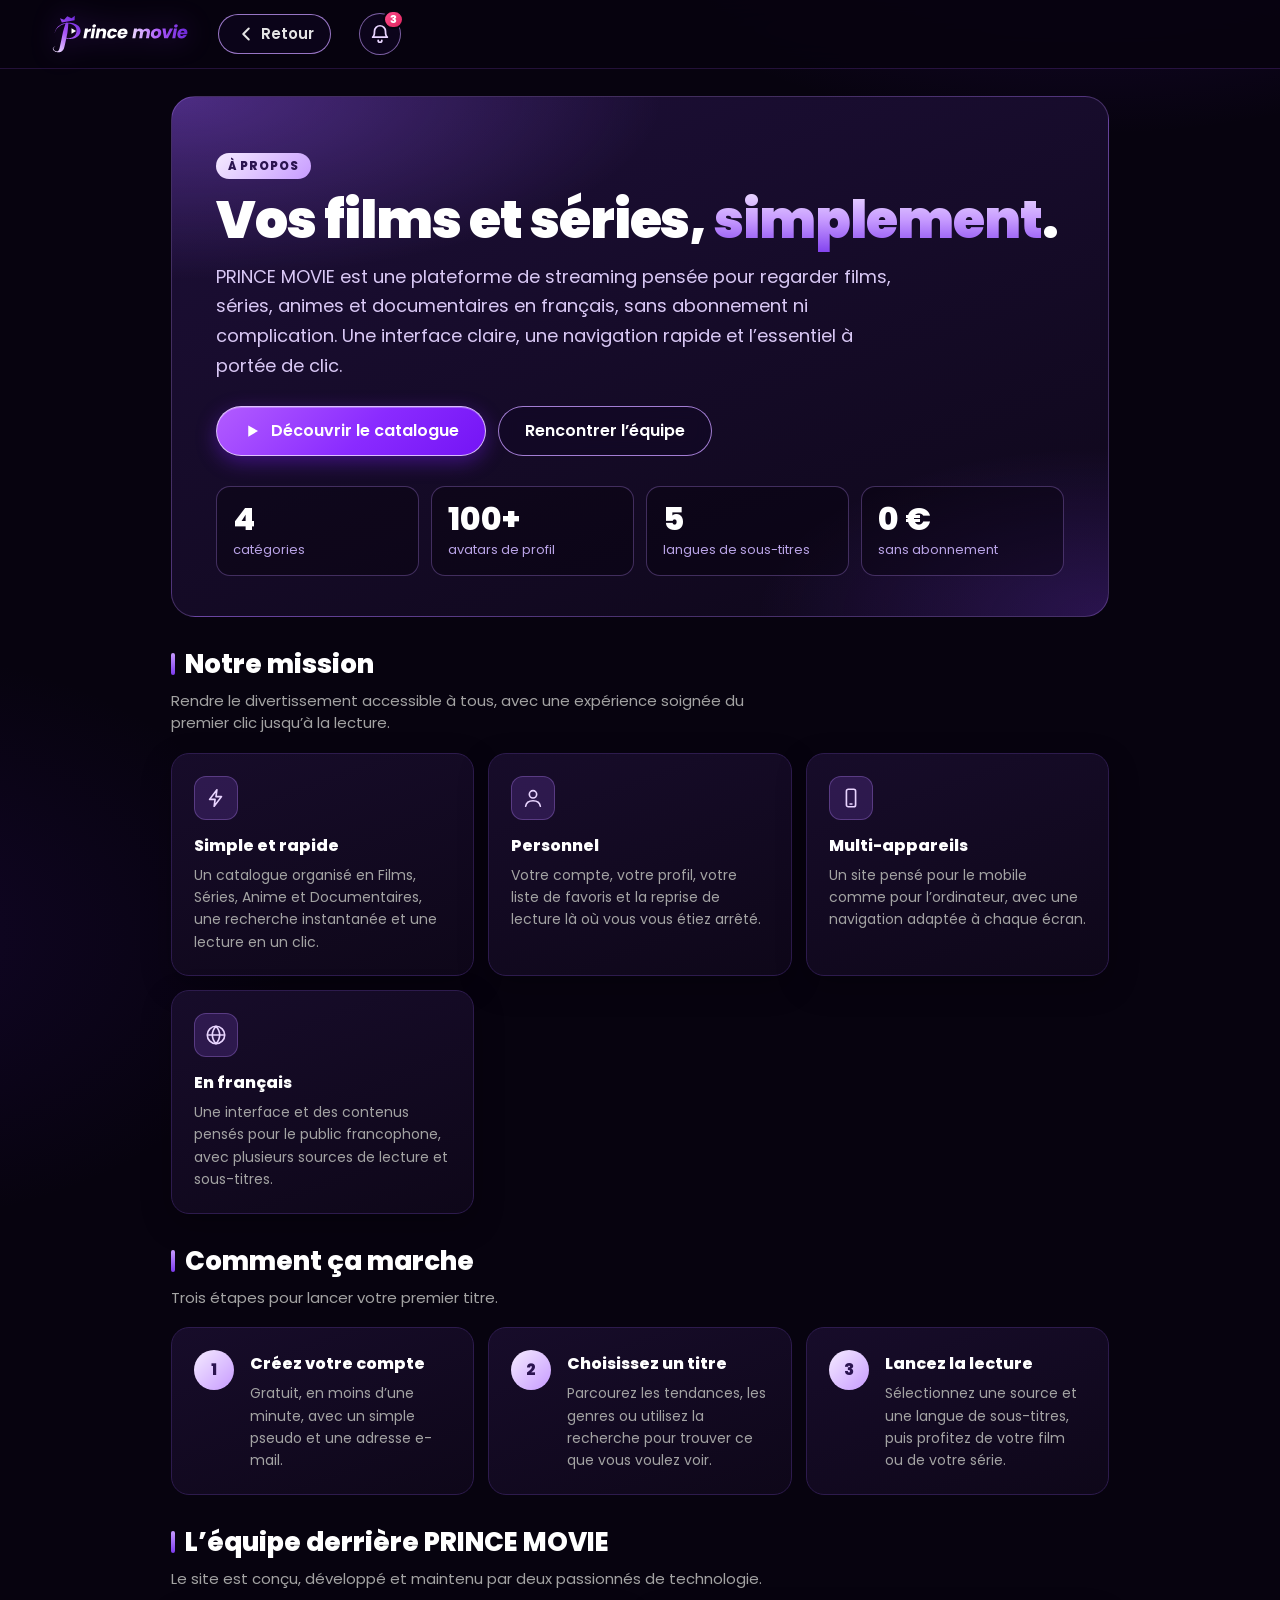
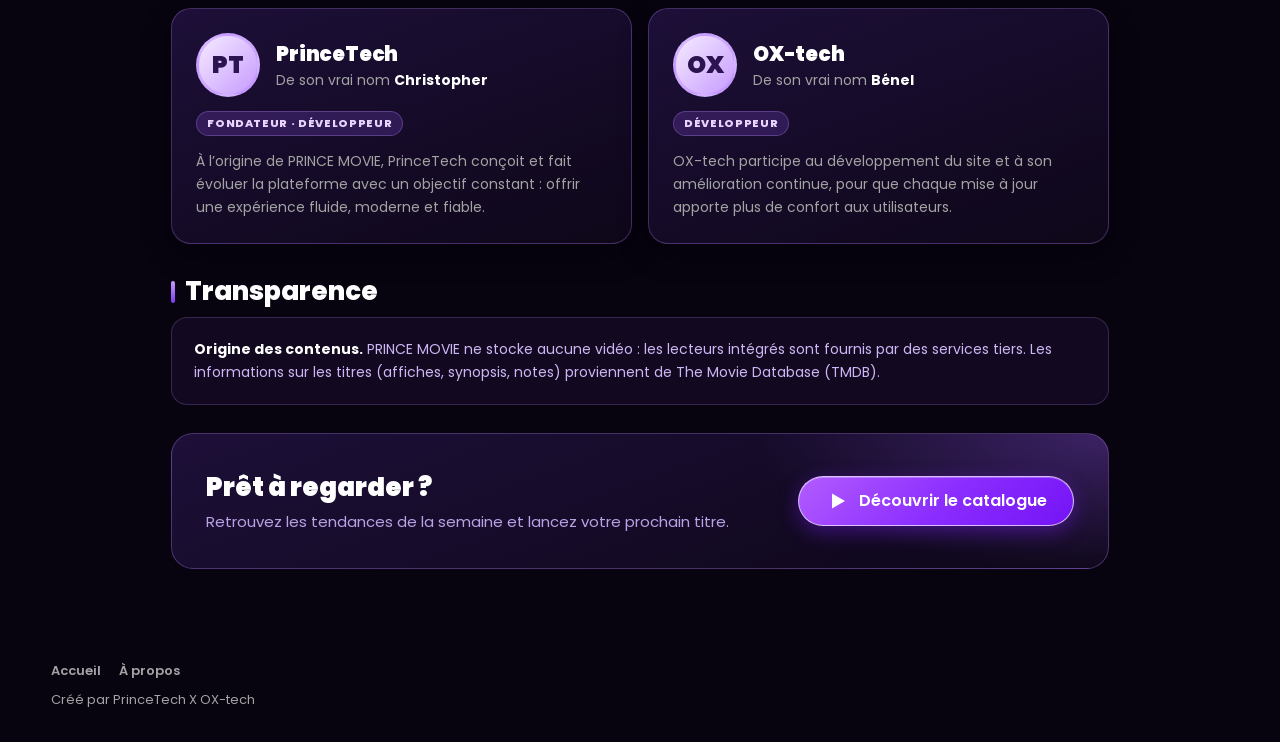
==== commit 16f373b3: "Add files via upload" ====
--- a/about.html
+++ b/about.html
@@ -16,6 +16,8 @@
   <link rel="stylesheet" href="style.css?v=4">
   <link rel="stylesheet" href="about.css?v=1">
   <link rel="stylesheet" href="theme.css?v=1">
+  <link rel="stylesheet" href="polish.css?v=1">
+  <script src="notifications.js?v=1" defer></script>
 </head>
 <body data-page="about">
   <header class="topbar is-solid">
@@ -27,34 +29,50 @@
     <section class="about-hero" aria-labelledby="about-title">
       <span class="about-eyebrow">À propos</span>
       <h1 id="about-title">Vos films et séries, <span>simplement</span>.</h1>
-      <p class="about-lead">PRINCE MOVIE est une plateforme de streaming pensée pour regarder films et séries en français, où que vous soyez, sans abonnement ni complication. Une interface claire, une navigation rapide, et l’essentiel à portée de clic.</p>
+      <p class="about-lead">PRINCE MOVIE est une plateforme de streaming pensée pour regarder films, séries, animes et documentaires en français, sans abonnement ni complication. Une interface claire, une navigation rapide et l’essentiel à portée de clic.</p>
+      <div class="about-actions">
+        <a class="button button-primary" href="index.html"><svg viewBox="0 0 24 24" aria-hidden="true"><path d="M7 4.500v15l13-7.500z"/></svg>Découvrir le catalogue</a>
+        <a class="button button-ghost" href="#team-title">Rencontrer l’équipe</a>
+      </div>
+      <ul class="about-stats" aria-label="Chiffres clés">
+        <li><b>4</b><span>catégories</span></li>
+        <li><b>100+</b><span>avatars de profil</span></li>
+        <li><b>5</b><span>langues de sous-titres</span></li>
+        <li><b>0 €</b><span>sans abonnement</span></li>
+      </ul>
     </section>
 
     <section class="about-section" aria-labelledby="mission-title">
       <h2 id="mission-title">Notre mission</h2>
       <p class="about-sub">Rendre le divertissement accessible à tous, avec une expérience soignée du premier clic jusqu’à la lecture.</p>
       <div class="about-grid">
-        <article class="a-card">
-          <div class="a-icon"><svg viewBox="0 0 24 24" aria-hidden="true"><path d="M12 3v3M12 18v3M3 12h3M18 12h3M5.600 5.600l2.100 2.100M16.300 16.300l2.100 2.100M18.400 5.600l-2.100 2.100M7.700 16.300l-2.100 2.100"/></svg></div>
+        <article class="a-card"><div class="a-icon"><svg viewBox="0 0 24 24" aria-hidden="true"><path d="M13 3 5 13.500h6L10 21l8-10.500h-6Z"/></svg></div>
           <h3>Simple et rapide</h3>
-          <p>Un catalogue organisé en Films et Séries, une recherche instantanée et une lecture en un clic.</p>
+          <p>Un catalogue organisé en Films, Séries, Anime et Documentaires, une recherche instantanée et une lecture en un clic.</p>
         </article>
-        <article class="a-card">
-          <div class="a-icon"><svg viewBox="0 0 24 24" aria-hidden="true"><path d="M12 20.500s-7.500-4.600-9.200-9.400C1.700 7.700 3.600 4.500 6.800 4.500c2 0 3.500 1.100 5.200 3.100 1.700-2 3.200-3.100 5.200-3.100 3.200 0 5.100 3.200 4 6.600-1.700 4.800-9.200 9.400-9.200 9.400Z"/></svg></div>
+        <article class="a-card"><div class="a-icon"><svg viewBox="0 0 24 24" aria-hidden="true"><circle cx="12" cy="8" r="4"/><path d="M4 21c.6-4 3.800-6 8-6s7.400 2 8 6"/></svg></div>
           <h3>Personnel</h3>
           <p>Votre compte, votre profil, votre liste de favoris et la reprise de lecture là où vous vous étiez arrêté.</p>
         </article>
-        <article class="a-card">
-          <div class="a-icon"><svg viewBox="0 0 24 24" aria-hidden="true"><rect x="3" y="7" width="18" height="13" rx="2"/><path d="m8 3 4 4 4-4"/></svg></div>
+        <article class="a-card"><div class="a-icon"><svg viewBox="0 0 24 24" aria-hidden="true"><rect x="7" y="2.500" width="10" height="19" rx="2"/><path d="M11 18.500h2"/></svg></div>
           <h3>Multi-appareils</h3>
           <p>Un site pensé pour le mobile comme pour l’ordinateur, avec une navigation adaptée à chaque écran.</p>
         </article>
-        <article class="a-card">
-          <div class="a-icon"><svg viewBox="0 0 24 24" aria-hidden="true"><circle cx="12" cy="12" r="9.500"/><path d="M3 12h18M12 2.500c2.600 2.800 4 6 4 9.500s-1.400 6.700-4 9.500c-2.600-2.800-4-6-4-9.500s1.400-6.700 4-9.500Z"/></svg></div>
+        <article class="a-card"><div class="a-icon"><svg viewBox="0 0 24 24" aria-hidden="true"><circle cx="12" cy="12" r="9.500"/><path d="M3 12h18M12 2.500c2.600 2.800 4 6 4 9.500s-1.400 6.700-4 9.500c-2.600-2.800-4-6-4-9.500s1.400-6.700 4-9.500Z"/></svg></div>
           <h3>En français</h3>
-          <p>Une interface et des contenus pensés pour le public francophone, avec des sources de lecture alternatives.</p>
+          <p>Une interface et des contenus pensés pour le public francophone, avec plusieurs sources de lecture et sous-titres.</p>
         </article>
       </div>
+    </section>
+
+    <section class="about-section" aria-labelledby="how-title">
+      <h2 id="how-title">Comment ça marche</h2>
+      <p class="about-sub">Trois étapes pour lancer votre premier titre.</p>
+      <ol class="about-steps">
+        <li><span class="step-n">1</span><div><h3>Créez votre compte</h3><p>Gratuit, en moins d’une minute, avec un simple pseudo et une adresse e-mail.</p></div></li>
+        <li><span class="step-n">2</span><div><h3>Choisissez un titre</h3><p>Parcourez les tendances, les genres ou utilisez la recherche pour trouver ce que vous voulez voir.</p></div></li>
+        <li><span class="step-n">3</span><div><h3>Lancez la lecture</h3><p>Sélectionnez une source et une langue de sous-titres, puis profitez de votre film ou de votre série.</p></div></li>
+      </ol>
     </section>
 
     <section class="about-section" aria-labelledby="team-title">
@@ -69,7 +87,7 @@
               <p class="member-real">De son vrai nom <strong>Christopher</strong></p>
             </div>
           </div>
-          <span class="member-role">Développeur</span>
+          <span class="member-role">Fondateur · Développeur</span>
           <p>À l’origine de PRINCE MOVIE, PrinceTech conçoit et fait évoluer la plateforme avec un objectif constant : offrir une expérience fluide, moderne et fiable.</p>
         </article>
         <article class="member">
@@ -99,7 +117,7 @@
         <p>Retrouvez les tendances de la semaine et lancez votre prochain titre.</p>
       </div>
       <a class="button button-primary" href="index.html">
-        <svg viewBox="0 0 24 24" aria-hidden="true"><path d="M7 4.5v15l13-7.5z"></path></svg>
+        <svg viewBox="0 0 24 24" aria-hidden="true"><path d="M7 4.500v15l13-7.500z"></path></svg>
         Découvrir le catalogue
       </a>
     </section>
--- a/about.css
+++ b/about.css
@@ -41,3 +41,21 @@
 .footer-links a:hover { color: #fff; }
 @media (max-width: 560px) { .member-head { align-items: flex-start; } .about-cta .button { width: 100%; justify-content: center; } }
 @media (prefers-reduced-motion: reduce) { .a-card { transition: none; } .a-card:hover { transform: none; } }
+
+/* ---------- Version professionnelle ---------- */
+.about-hero { padding-bottom: clamp(24px, 4vw, 40px); }
+.about-actions { display: flex; flex-wrap: wrap; gap: 12px; margin: 26px 0 0; }
+.about-actions .button svg { width: 18px; height: 18px; fill: currentColor; }
+.about-stats { display: grid; grid-template-columns: repeat(auto-fit, minmax(130px, 1fr)); gap: 12px; margin: 30px 0 0; padding: 0; list-style: none; }
+.about-stats li { padding: 14px 16px; border-radius: 14px; background: rgba(8, 4, 15, .45); border: 1px solid rgba(190, 140, 255, .3); }
+.about-stats b { display: block; color: #fff; font-size: clamp(24px, 3.4vw, 32px); font-weight: 800; line-height: 1.1; }
+.about-stats span { color: #b9a3e6; font-size: 13px; }
+.a-card { border-width: 1.5px; }
+.about-steps { display: grid; grid-template-columns: repeat(auto-fit, minmax(260px, 1fr)); gap: 14px; margin: 0; padding: 0; list-style: none; counter-reset: s; }
+.about-steps li { display: flex; gap: 16px; padding: 22px; border-radius: 18px; background: linear-gradient(160deg, #170c2a, #0e0719); border: 1.5px solid var(--line); }
+.step-n { display: grid; place-items: center; flex: none; width: 40px; height: 40px; border-radius: 50%; color: #2b1450; font-weight: 800; background: linear-gradient(135deg, #f5ebff, #c79bff); }
+.about-steps h3 { margin: 2px 0 6px; color: #fff; font-size: 16px; font-weight: 800; }
+.about-steps p { margin: 0; color: var(--muted); font-size: 14px; line-height: 1.6; }
+.member { border-width: 1.5px; }
+.about-note { border-width: 1.5px; }
+@media (max-width: 560px) { .about-actions .button { flex: 1 1 100%; justify-content: center; } }
--- a/polish.css
+++ b/polish.css
@@ -0,0 +1,77 @@
+/* PRINCE MOVIE — finitions : boutons contourés, notifications, fluidité (chargé après theme.css) */
+
+/* ---------- Fluidité ---------- */
+/* Un fond « fixed » force un nouveau rendu à chaque défilement : c'est une cause fréquente de saccades. */
+body { background-attachment: scroll; }
+.catalogue .row { content-visibility: auto; contain-intrinsic-size: auto 340px; }
+.poster, .media-card { contain: layout paint; }
+.row-track { overscroll-behavior-x: contain; -webkit-overflow-scrolling: touch; }
+.billboard-media img { will-change: opacity; }
+@media (max-width: 820px) {
+  .topbar.is-solid, .button-ghost, .tabbar { -webkit-backdrop-filter: none; backdrop-filter: none; }
+  .topbar.is-solid { background: rgba(7, 3, 15, .96); }
+  .tabbar { background: rgba(13, 5, 28, .97); }
+}
+
+/* ---------- Boutons contourés ---------- */
+.button, .cta, .row-all, .back-button {
+  border: 1.5px solid rgba(199, 155, 255, .75);
+  transition: background .2s, border-color .2s, box-shadow .2s, transform .15s, color .2s;
+}
+.button-primary, .cta {
+  border-color: rgba(233, 213, 255, .85);
+  box-shadow: 0 6px 20px rgba(124, 31, 255, .4), inset 0 1px 0 rgba(255, 255, 255, .28);
+}
+.button-primary:hover, .cta:hover { border-color: #fff; box-shadow: 0 8px 26px rgba(155, 61, 255, .6), inset 0 1px 0 rgba(255, 255, 255, .3); }
+.button-ghost { border-color: rgba(199, 155, 255, .8); background: rgba(18, 8, 38, .55); }
+.button-ghost:hover { border-color: #fff; background: rgba(110, 40, 210, .35); }
+.button:active, .cta:active { transform: translateY(1px) scale(.99); }
+.button-danger { border: 1.5px solid rgba(255, 150, 175, .8); }
+.button:focus-visible, .cta:focus-visible { outline: 2px solid #fff; outline-offset: 3px; }
+.row-all { padding: 6px 14px; border-radius: 999px; background: rgba(155, 92, 255, .1); color: #d9b8ff; }
+.row-all:hover { background: rgba(155, 92, 255, .28); border-color: #fff; color: #fff; }
+.back-button { padding: 8px 16px; border-radius: 999px; background: rgba(18, 8, 38, .55); }
+.back-button:hover { border-color: #fff; background: rgba(110, 40, 210, .35); }
+.nav-link { padding: 7px 14px; border: 1.5px solid transparent; border-radius: 999px; }
+.nav-link:hover { border-color: rgba(199, 155, 255, .4); }
+.nav-link.is-active { border-color: rgba(199, 155, 255, .8); background: rgba(155, 92, 255, .16); }
+.nav-link.is-active::after { display: none; }
+.fav-btn { border-width: 1.5px; }
+
+/* ---------- Notifications ---------- */
+.notif { position: relative; flex: none; display: flex; align-items: center; }
+.notif-btn { position: relative; display: grid; place-items: center; width: 42px; height: 42px; padding: 0; border-radius: 50%; color: #e9d5ff;
+  background: rgba(18, 8, 38, .6); border: 1.5px solid rgba(199, 155, 255, .6); transition: background .2s, border-color .2s, transform .15s; }
+.notif-btn:hover, .notif-btn[aria-expanded="true"] { color: #fff; border-color: #fff; background: rgba(110, 40, 210, .45); }
+.notif-btn svg { width: 22px; height: 22px; fill: none; stroke: currentColor; stroke-width: 1.9; stroke-linecap: round; stroke-linejoin: round; }
+.notif-btn.has-unread svg { animation: notif-ring 2.4s ease-in-out 1s 2; transform-origin: 50% 3px; }
+.notif-badge { position: absolute; top: -4px; right: -4px; min-width: 19px; height: 19px; padding: 0 5px; border-radius: 999px; display: grid; place-items: center;
+  font-size: 11px; font-weight: 800; line-height: 1; color: #fff; background: linear-gradient(135deg, #ff4d8d, #e0245e); border: 2px solid var(--bg, #07030f); }
+.notif-panel { position: absolute; top: calc(100% + 12px); right: 0; z-index: 120; width: min(380px, calc(100vw - 24px)); overflow: hidden; border-radius: 18px;
+  background: linear-gradient(170deg, #1a0b36, #0b0518); border: 1px solid rgba(168, 85, 247, .5); box-shadow: 0 24px 60px rgba(0, 0, 0, .7), 0 0 30px rgba(124, 31, 255, .25);
+  animation: notif-in .18s ease-out; }
+.notif-panel[hidden] { display: none; }
+.notif-head { display: flex; align-items: center; justify-content: space-between; gap: 10px; padding: 14px 16px; border-bottom: 1px solid var(--line, #2d1b4d); }
+.notif-head strong { color: #fff; font-size: 16px; font-weight: 700; }
+.notif-all { padding: 5px 12px; border-radius: 999px; border: 1px solid rgba(199, 155, 255, .55); background: none; color: #d9b8ff; font: 600 12px var(--font, inherit); }
+.notif-all:hover { color: #fff; border-color: #fff; background: rgba(155, 92, 255, .25); }
+.notif-list { margin: 0; padding: 6px; list-style: none; max-height: min(60vh, 420px); overflow-y: auto; }
+.notif-item { position: relative; display: flex; align-items: flex-start; gap: 12px; width: 100%; padding: 12px; border: 0; border-radius: 12px; background: none; color: inherit; text-align: left; text-decoration: none; font-family: inherit; }
+.notif-item:hover { background: rgba(155, 92, 255, .14); }
+.notif-item.is-new { background: rgba(155, 92, 255, .1); }
+.notif-ico { display: grid; place-items: center; flex: none; width: 38px; height: 38px; border-radius: 12px; color: #e9d5ff; background: rgba(155, 92, 255, .2); border: 1px solid rgba(190, 140, 255, .35); }
+.notif-ico svg { width: 20px; height: 20px; fill: none; stroke: currentColor; stroke-width: 1.8; stroke-linecap: round; stroke-linejoin: round; }
+.notif-txt { display: grid; gap: 3px; min-width: 0; }
+.notif-txt b { color: #fff; font-size: 14px; font-weight: 700; }
+.notif-txt span { color: #cdb6f5; font-size: 13px; line-height: 1.45; }
+.notif-txt small { color: #8f7bb8; font-size: 12px; }
+.notif-dot { flex: none; width: 9px; height: 9px; margin-top: 6px; border-radius: 50%; background: #c084fc; box-shadow: 0 0 10px rgba(192, 132, 252, .9); }
+.notif-empty { padding: 28px 16px; text-align: center; color: #8f7bb8; font-size: 14px; }
+@keyframes notif-in { from { opacity: 0; transform: translateY(-6px) scale(.98); } to { opacity: 1; transform: none; } }
+@keyframes notif-ring { 0%, 100% { transform: rotate(0); } 10%, 30% { transform: rotate(14deg); } 20%, 40% { transform: rotate(-14deg); } 50% { transform: rotate(0); } }
+@media (max-width: 820px) {
+  .notif { margin-left: auto; }
+  .notif + .user-menu, .notif + .admin-chip { margin-left: 8px; }
+  .notif-panel { position: fixed; top: calc(var(--header-h, 66px) + 6px); right: 12px; left: 12px; width: auto; }
+}
+@media (prefers-reduced-motion: reduce) { .notif-btn.has-unread svg, .notif-panel { animation: none; } }
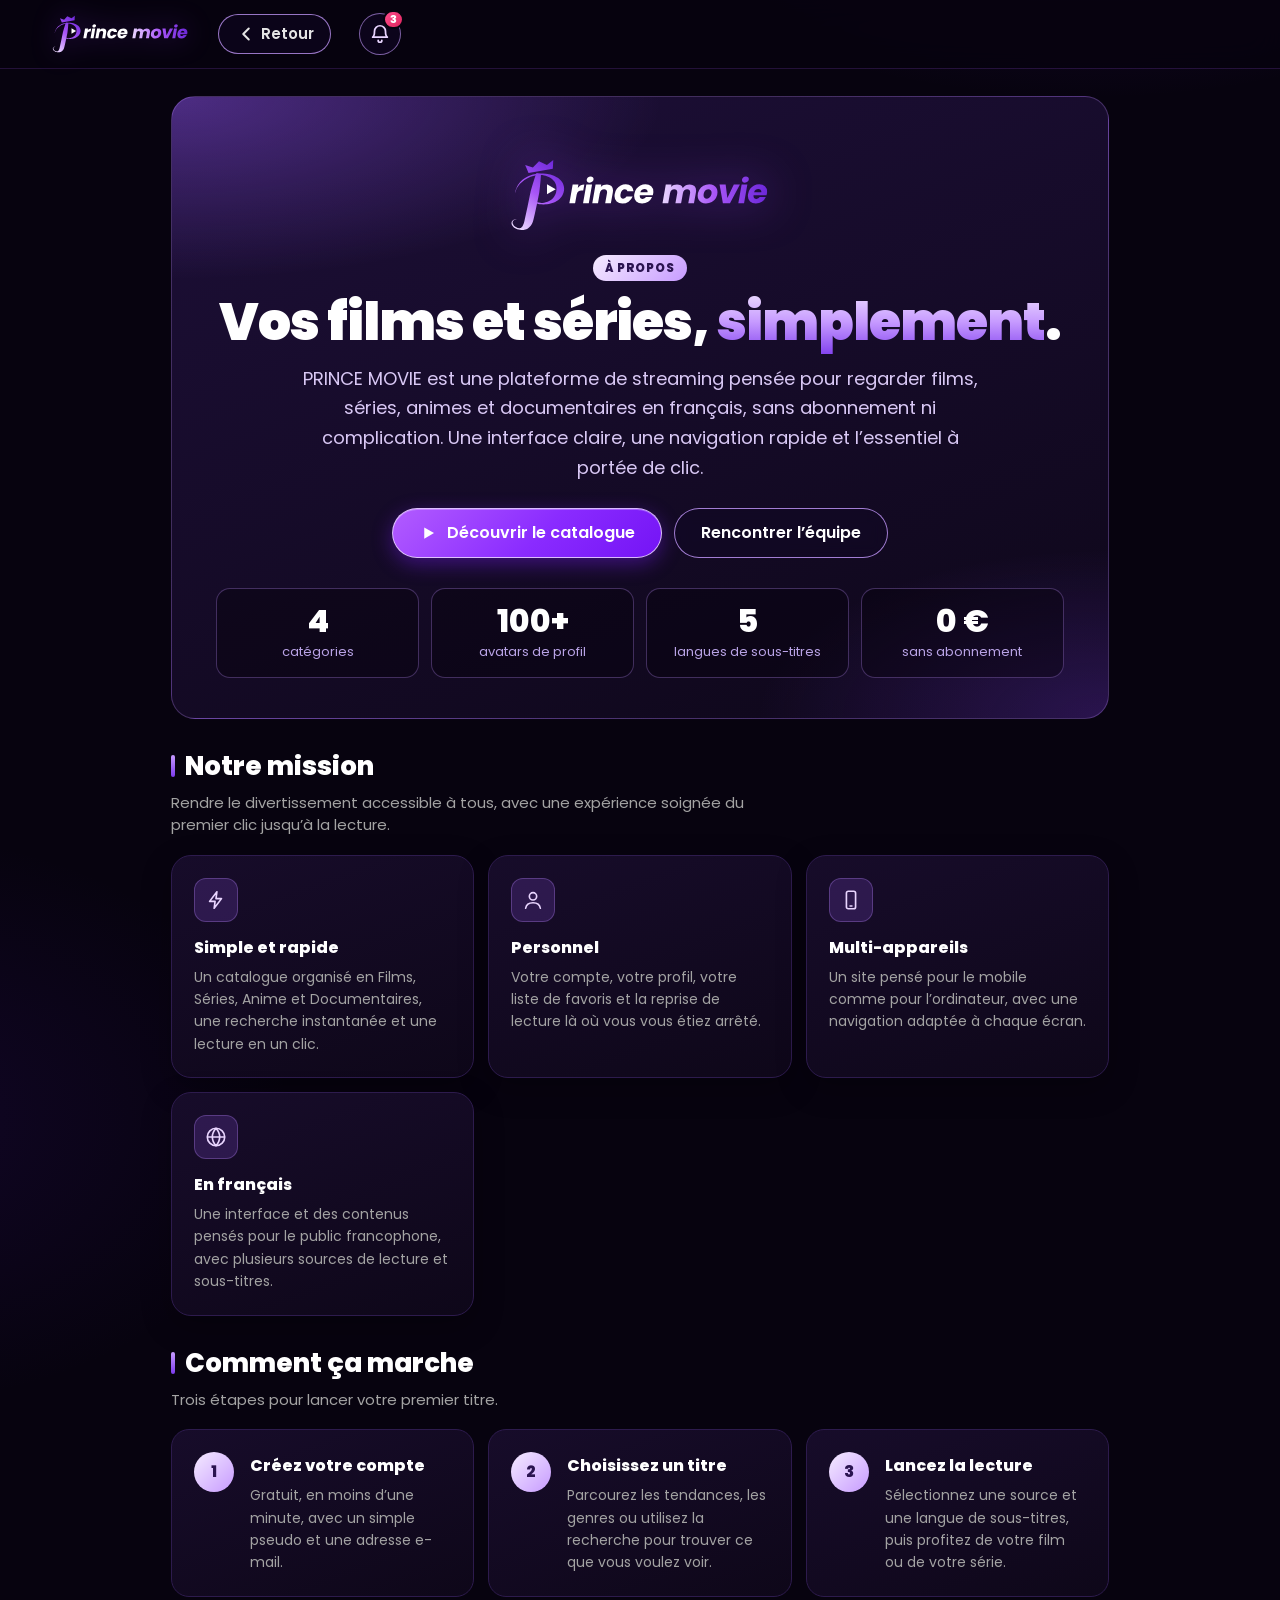
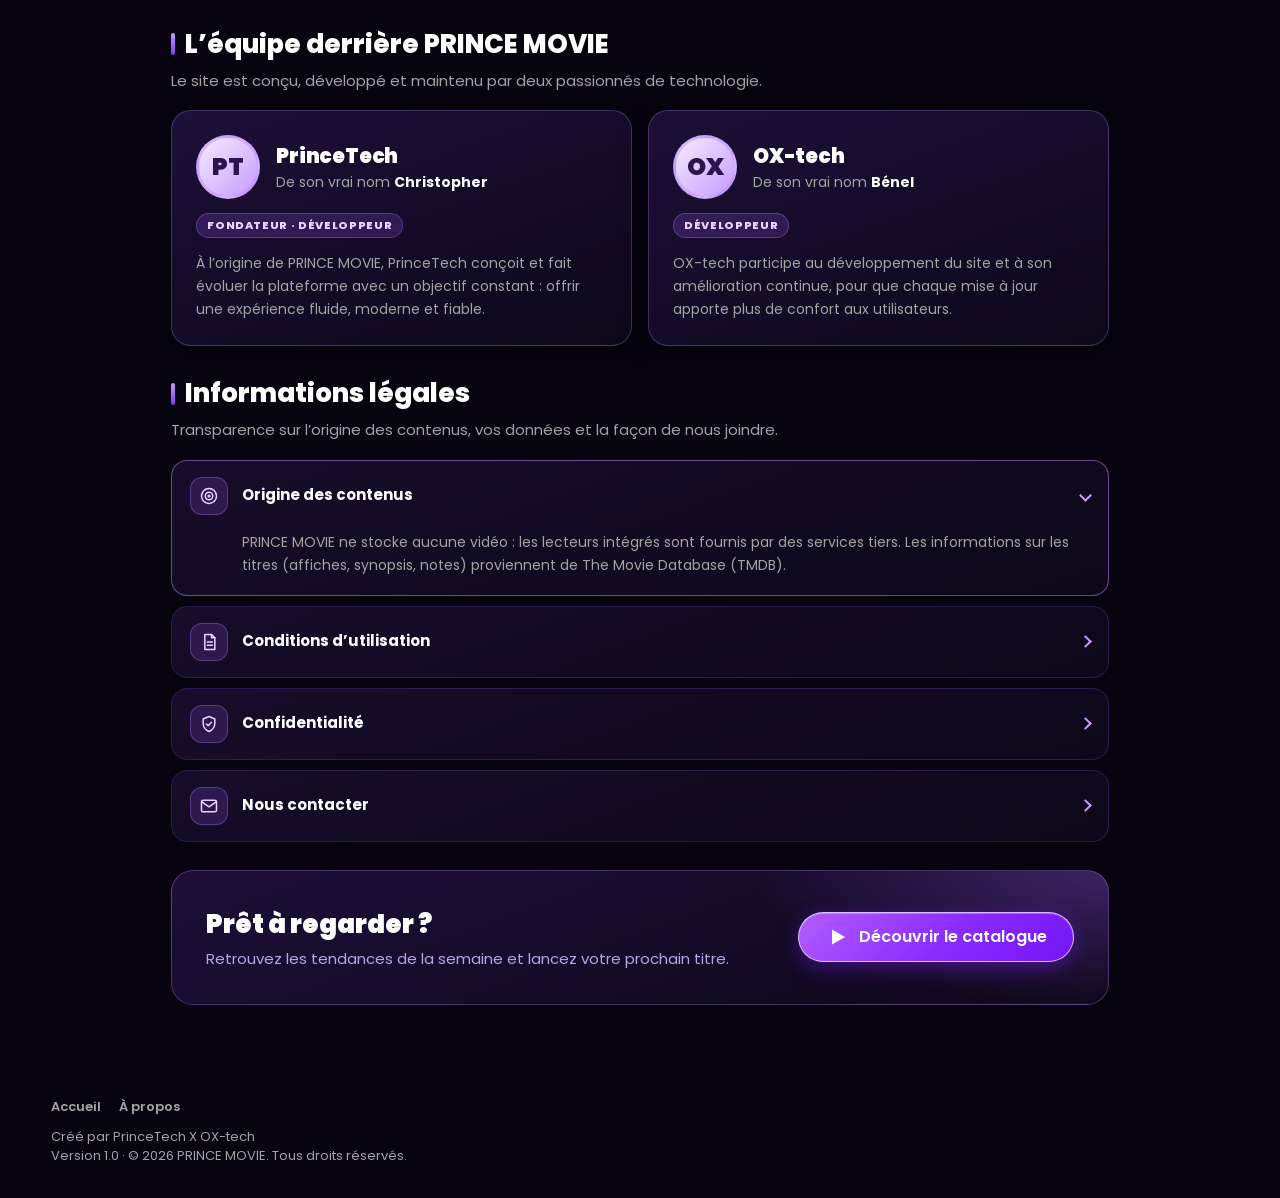
==== commit f0530baf: "Add files via upload" ====
--- a/about.html
+++ b/about.html
@@ -27,6 +27,7 @@
 
   <main class="about">
     <section class="about-hero" aria-labelledby="about-title">
+      <img class="about-logo" src="logo-full.svg" alt="PRINCE MOVIE" width="220" height="70">
       <span class="about-eyebrow">À propos</span>
       <h1 id="about-title">Vos films et séries, <span>simplement</span>.</h1>
       <p class="about-lead">PRINCE MOVIE est une plateforme de streaming pensée pour regarder films, séries, animes et documentaires en français, sans abonnement ni complication. Une interface claire, une navigation rapide et l’essentiel à portée de clic.</p>
@@ -105,9 +106,25 @@
     </section>
 
     <section class="about-section" aria-labelledby="legal-title">
-      <h2 id="legal-title">Transparence</h2>
-      <div class="about-note">
-        <p style="margin:0"><strong>Origine des contenus.</strong> PRINCE MOVIE ne stocke aucune vidéo : les lecteurs intégrés sont fournis par des services tiers. Les informations sur les titres (affiches, synopsis, notes) proviennent de The Movie Database (TMDB).</p>
+      <h2 id="legal-title">Informations légales</h2>
+      <p class="about-sub">Transparence sur l’origine des contenus, vos données et la façon de nous joindre.</p>
+      <div class="about-list">
+        <details class="about-row" open>
+          <summary><span class="a-ico"><svg viewBox="0 0 24 24" aria-hidden="true"><circle cx="12" cy="12" r="9"/><circle cx="12" cy="12" r="4.500"/><circle cx="12" cy="12" r="1"/></svg></span>Origine des contenus<i aria-hidden="true"></i></summary>
+          <p>PRINCE MOVIE ne stocke aucune vidéo : les lecteurs intégrés sont fournis par des services tiers. Les informations sur les titres (affiches, synopsis, notes) proviennent de The Movie Database (TMDB).</p>
+        </details>
+        <details class="about-row">
+          <summary><span class="a-ico"><svg viewBox="0 0 24 24" aria-hidden="true"><path d="M7 3h8l4 4v14H7Z"/><path d="M15 3v4h4M10 12h6M10 16h6"/></svg></span>Conditions d’utilisation<i aria-hidden="true"></i></summary>
+          <p>Le site est proposé gratuitement, pour un usage personnel. Les vidéos sont diffusées par des services tiers : leur disponibilité et leur qualité peuvent varier d’une source à l’autre. Nous pouvons modifier ou suspendre le service à tout moment.</p>
+        </details>
+        <details class="about-row">
+          <summary><span class="a-ico"><svg viewBox="0 0 24 24" aria-hidden="true"><path d="M12 3 5 6v5c0 4.500 3 8 7 10 4-2 7-5.500 7-10V6Z"/><path d="m9 12 2 2 4-4"/></svg></span>Confidentialité<i aria-hidden="true"></i></summary>
+          <p>Votre profil, vos favoris et votre historique de lecture servent uniquement à personnaliser votre expérience (« Ma liste », « Reprendre la lecture »). Le site affiche des publicités de partenaires, qui peuvent utiliser leurs propres cookies.</p>
+        </details>
+        <details class="about-row">
+          <summary><span class="a-ico"><svg viewBox="0 0 24 24" aria-hidden="true"><rect x="3" y="5" width="18" height="14" rx="2"/><path d="m3.500 7 8.500 6 8.500-6"/></svg></span>Nous contacter<i aria-hidden="true"></i></summary>
+          <p>Une question, un problème de lecture ou une suggestion ? Écrivez-nous à <strong>[VOTRE ADRESSE E-MAIL DE CONTACT]</strong>.</p>
+        </details>
       </div>
     </section>
 
@@ -126,6 +143,7 @@
   <footer class="footer">
     <nav class="footer-links" aria-label="Pied de page"><a href="index.html">Accueil</a><a href="about.html">À propos</a></nav>
     <p class="footer-credit">Créé par PrinceTech X OX-tech</p>
+    <p class="footer-credit">Version 1.0 · © 2026 PRINCE MOVIE. Tous droits réservés.</p>
   </footer>
 </body>
 </html>
--- a/about.css
+++ b/about.css
@@ -59,3 +59,22 @@
 .member { border-width: 1.5px; }
 .about-note { border-width: 1.5px; }
 @media (max-width: 560px) { .about-actions .button { flex: 1 1 100%; justify-content: center; } }
+
+/* ---------- Style application : logo et liste d'informations ---------- */
+.about-hero { text-align: center; }
+.about-hero .about-lead { margin-left: auto; margin-right: auto; }
+.about-logo { display: block; width: auto; height: clamp(56px, 11vw, 84px); margin: 0 auto 18px; filter: drop-shadow(0 0 22px rgba(155, 61, 255, .5)); }
+.about-actions { justify-content: center; }
+.about-list { display: grid; gap: 10px; }
+.about-row { border-radius: 16px; background: linear-gradient(160deg, #170c2a, #0e0719); border: 1.5px solid var(--line); overflow: hidden; }
+.about-row[open] { border-color: rgba(190, 140, 255, .5); }
+.about-row summary { display: flex; align-items: center; gap: 14px; padding: 16px 18px; color: #fff; font-weight: 700; font-size: 15px; cursor: pointer; list-style: none; }
+.about-row summary::-webkit-details-marker { display: none; }
+.about-row summary i { margin-left: auto; width: 9px; height: 9px; border-right: 2px solid #c79bff; border-bottom: 2px solid #c79bff; transform: rotate(-45deg); transition: transform .2s; }
+.about-row[open] summary i { transform: rotate(45deg); }
+.about-row summary:focus-visible { outline: 2px solid #c79bff; outline-offset: -2px; }
+.a-ico { display: grid; place-items: center; flex: none; width: 38px; height: 38px; border-radius: 12px; color: #e9d5ff; background: rgba(155, 92, 255, .18); border: 1px solid rgba(190, 140, 255, .3); }
+.a-ico svg { width: 20px; height: 20px; fill: none; stroke: currentColor; stroke-width: 1.8; stroke-linecap: round; stroke-linejoin: round; }
+.about-row p { margin: 0; padding: 0 18px 18px 70px; color: var(--muted); font-size: 14px; line-height: 1.65; }
+.about-row p strong { color: #fff; }
+@media (max-width: 560px) { .about-row p { padding-left: 18px; } }
--- a/polish.css
+++ b/polish.css
@@ -75,3 +75,24 @@
   .notif-panel { position: fixed; top: calc(var(--header-h, 66px) + 6px); right: 12px; left: 12px; width: auto; }
 }
 @media (prefers-reduced-motion: reduce) { .notif-btn.has-unread svg, .notif-panel { animation: none; } }
+
+/* ---------- Style application mobile : accès rapide, champs et cartes arrondis ---------- */
+.quick { display: none; max-width: 1400px; margin: 0 auto; padding: 4px var(--gutter, 20px) 8px; }
+body:has(.billboard[data-view="home"]) .quick { display: block; }
+body:has(main.is-plain) .quick { display: none; }
+.quick-head h2 { margin: 0 0 12px; font-size: clamp(1.05rem, 2.2vw, 1.4rem); font-weight: 700; color: #fff; }
+.quick-grid { display: grid; grid-template-columns: repeat(4, minmax(0, 1fr)); gap: 12px; max-width: 760px; }
+.q-tile { display: grid; justify-items: center; gap: 10px; padding: 18px 8px 14px; border-radius: 18px; color: #fff; font: 600 13px var(--font, inherit);
+  background: linear-gradient(160deg, rgba(60, 20, 120, .55), rgba(14, 6, 30, .9)); border: 1.5px solid rgba(168, 85, 247, .55); box-shadow: 0 8px 22px rgba(60, 10, 140, .3);
+  transition: transform .15s, border-color .2s, box-shadow .2s; }
+.q-tile:hover { transform: translateY(-3px); border-color: #fff; box-shadow: 0 12px 28px rgba(124, 31, 255, .5); }
+.q-tile svg { width: 34px; height: 34px; fill: none; stroke: #e9d5ff; stroke-width: 1.7; stroke-linecap: round; stroke-linejoin: round; filter: drop-shadow(0 0 10px rgba(168, 85, 247, .7)); }
+@media (max-width: 560px) { .quick-grid { gap: 8px; } .q-tile { padding: 14px 4px 10px; font-size: 12px; } .q-tile svg { width: 30px; height: 30px; } }
+
+.card input[type="text"], .card input[type="email"], .card input[type="password"], .card select, .s-form .f input {
+  border-radius: 14px; background: #1b1030; border: 1.5px solid rgba(168, 85, 247, .28); color: #fff; }
+.card input:focus, .s-form .f input:focus { border-color: #c084fc; box-shadow: 0 0 0 3px rgba(168, 85, 247, .25); outline: none; }
+.cta { border-radius: 999px; background: linear-gradient(135deg, #b25cff 0%, #8a2bff 55%, #7414f5 100%); }
+.s-card, .a-card, .member { border-radius: 20px; }
+.s-card { border-color: rgba(168, 85, 247, .3); }
+.tabbar .tab { border-radius: 16px; }
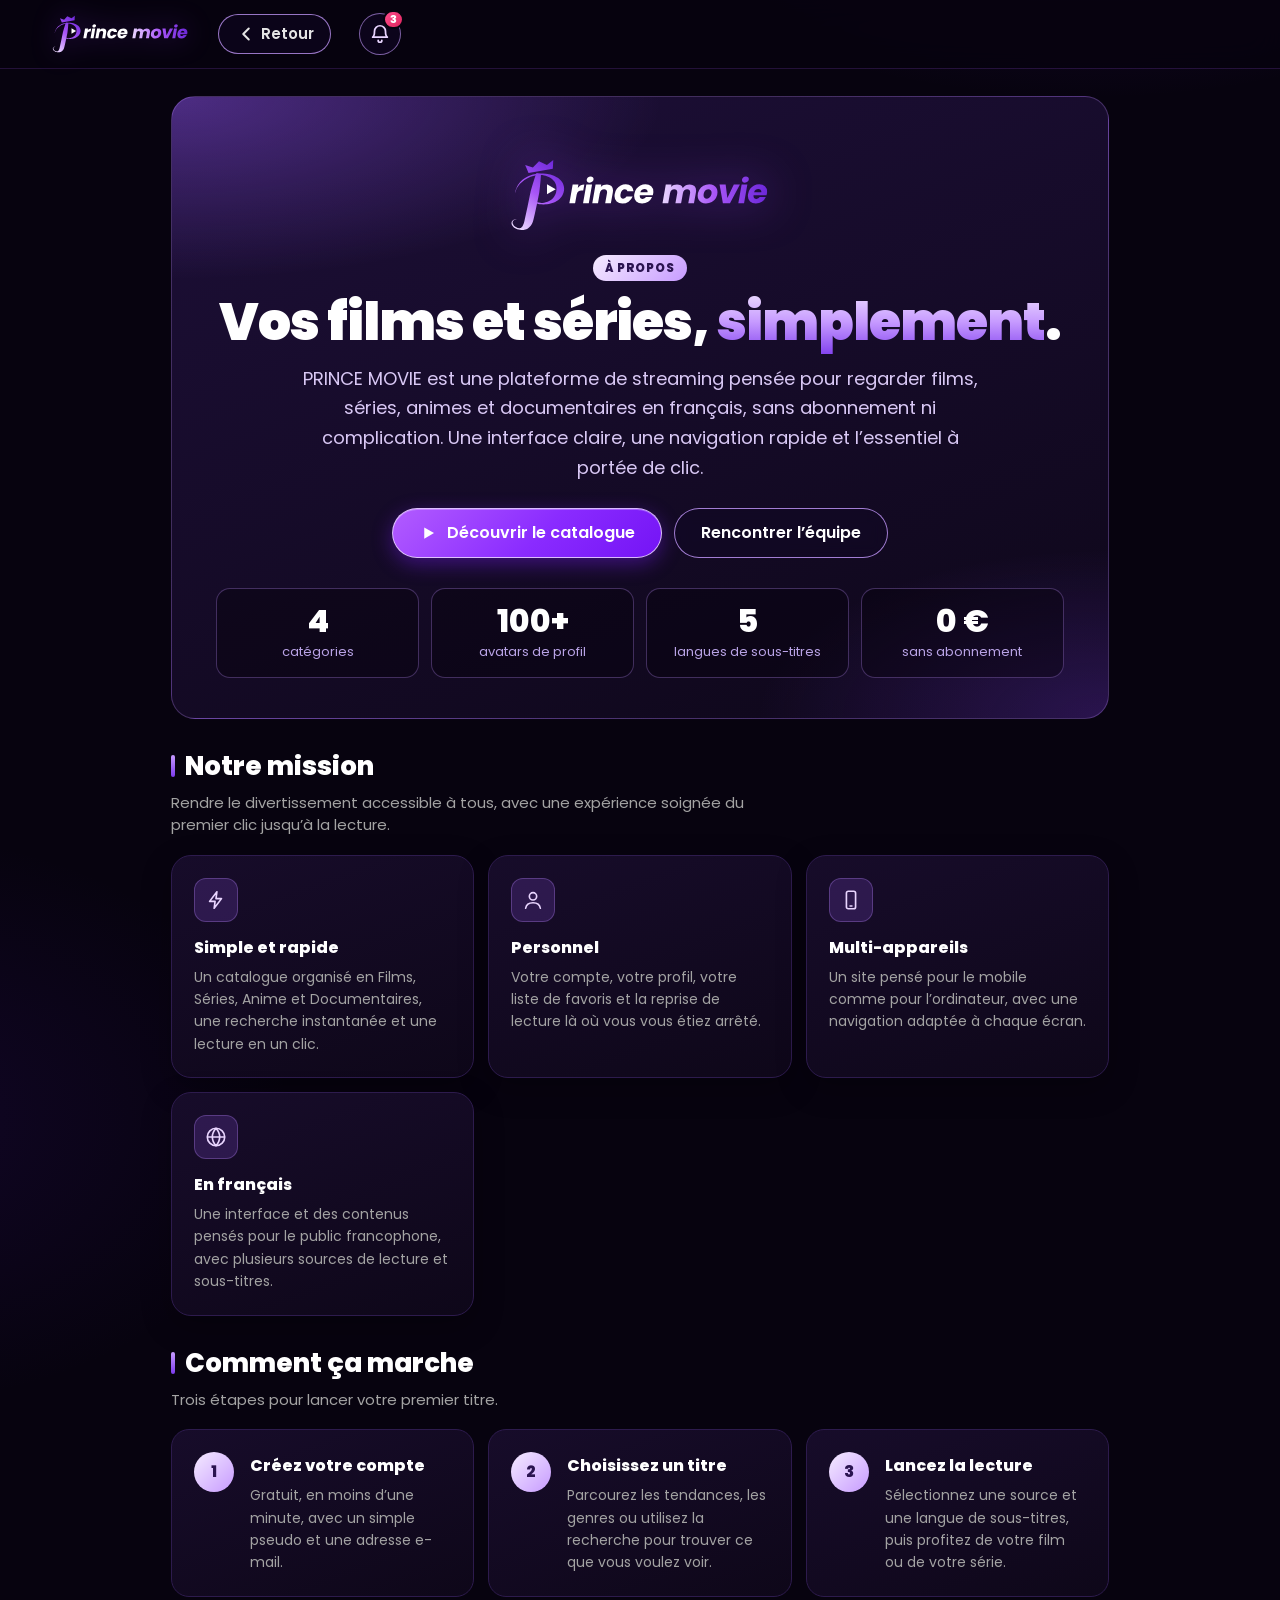
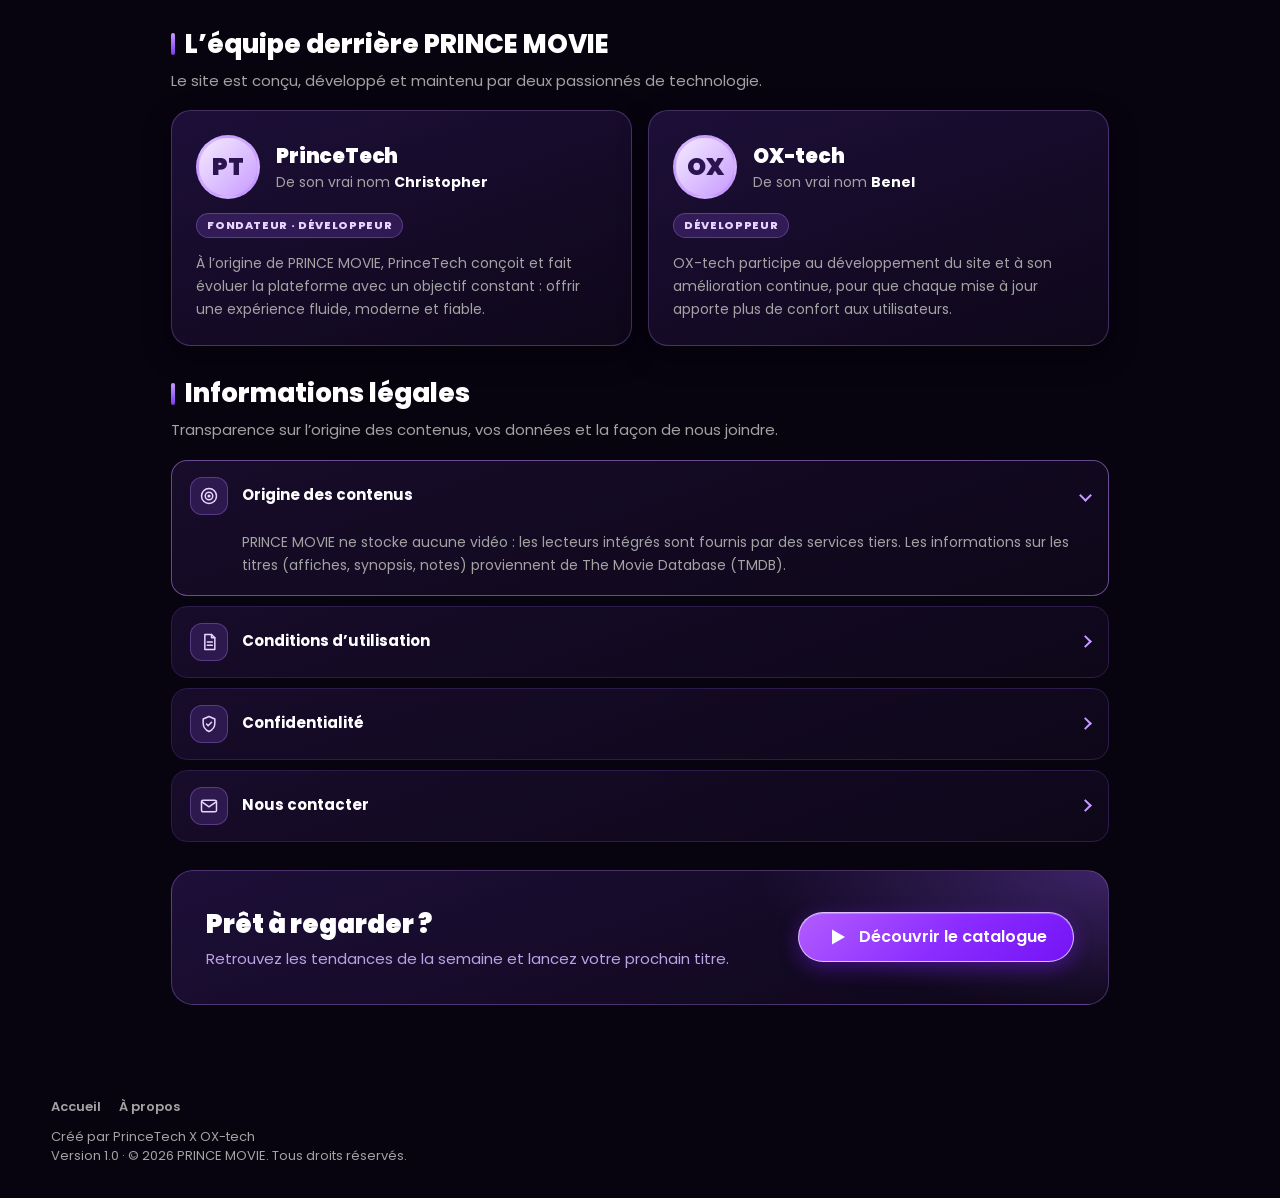
==== commit 88d401ae: "Update about.html" ====
--- a/about.html
+++ b/about.html
@@ -96,7 +96,7 @@
             <div class="member-avatar" aria-hidden="true">OX</div>
             <div>
               <h3>OX-tech</h3>
-              <p class="member-real">De son vrai nom <strong>Bénel</strong></p>
+              <p class="member-real">De son vrai nom <strong>Benel</strong></p>
             </div>
           </div>
           <span class="member-role">Développeur</span>
--- a/polish.css
+++ b/polish.css
@@ -77,18 +77,6 @@
 @media (prefers-reduced-motion: reduce) { .notif-btn.has-unread svg, .notif-panel { animation: none; } }
 
 /* ---------- Style application mobile : accès rapide, champs et cartes arrondis ---------- */
-.quick { display: none; max-width: 1400px; margin: 0 auto; padding: 4px var(--gutter, 20px) 8px; }
-body:has(.billboard[data-view="home"]) .quick { display: block; }
-body:has(main.is-plain) .quick { display: none; }
-.quick-head h2 { margin: 0 0 12px; font-size: clamp(1.05rem, 2.2vw, 1.4rem); font-weight: 700; color: #fff; }
-.quick-grid { display: grid; grid-template-columns: repeat(4, minmax(0, 1fr)); gap: 12px; max-width: 760px; }
-.q-tile { display: grid; justify-items: center; gap: 10px; padding: 18px 8px 14px; border-radius: 18px; color: #fff; font: 600 13px var(--font, inherit);
-  background: linear-gradient(160deg, rgba(60, 20, 120, .55), rgba(14, 6, 30, .9)); border: 1.5px solid rgba(168, 85, 247, .55); box-shadow: 0 8px 22px rgba(60, 10, 140, .3);
-  transition: transform .15s, border-color .2s, box-shadow .2s; }
-.q-tile:hover { transform: translateY(-3px); border-color: #fff; box-shadow: 0 12px 28px rgba(124, 31, 255, .5); }
-.q-tile svg { width: 34px; height: 34px; fill: none; stroke: #e9d5ff; stroke-width: 1.7; stroke-linecap: round; stroke-linejoin: round; filter: drop-shadow(0 0 10px rgba(168, 85, 247, .7)); }
-@media (max-width: 560px) { .quick-grid { gap: 8px; } .q-tile { padding: 14px 4px 10px; font-size: 12px; } .q-tile svg { width: 30px; height: 30px; } }
-
 .card input[type="text"], .card input[type="email"], .card input[type="password"], .card select, .s-form .f input {
   border-radius: 14px; background: #1b1030; border: 1.5px solid rgba(168, 85, 247, .28); color: #fff; }
 .card input:focus, .s-form .f input:focus { border-color: #c084fc; box-shadow: 0 0 0 3px rgba(168, 85, 247, .25); outline: none; }
